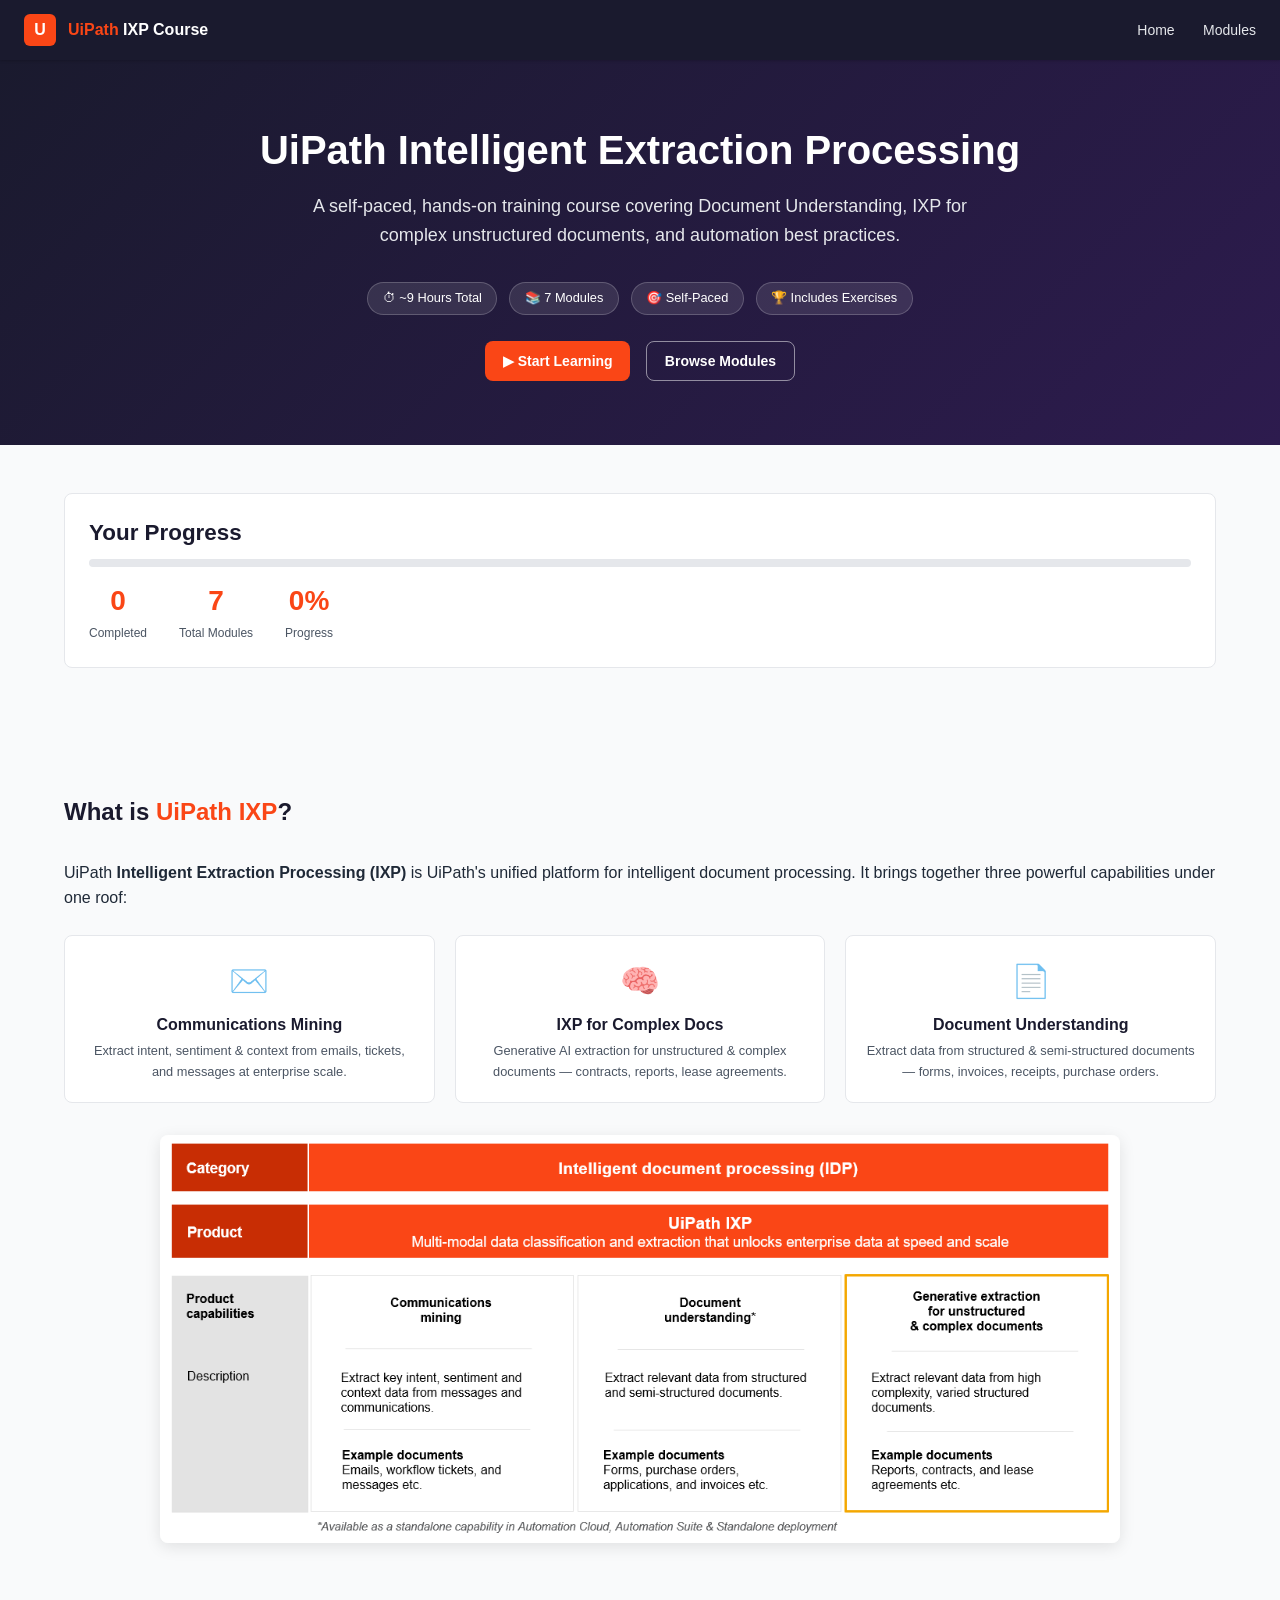
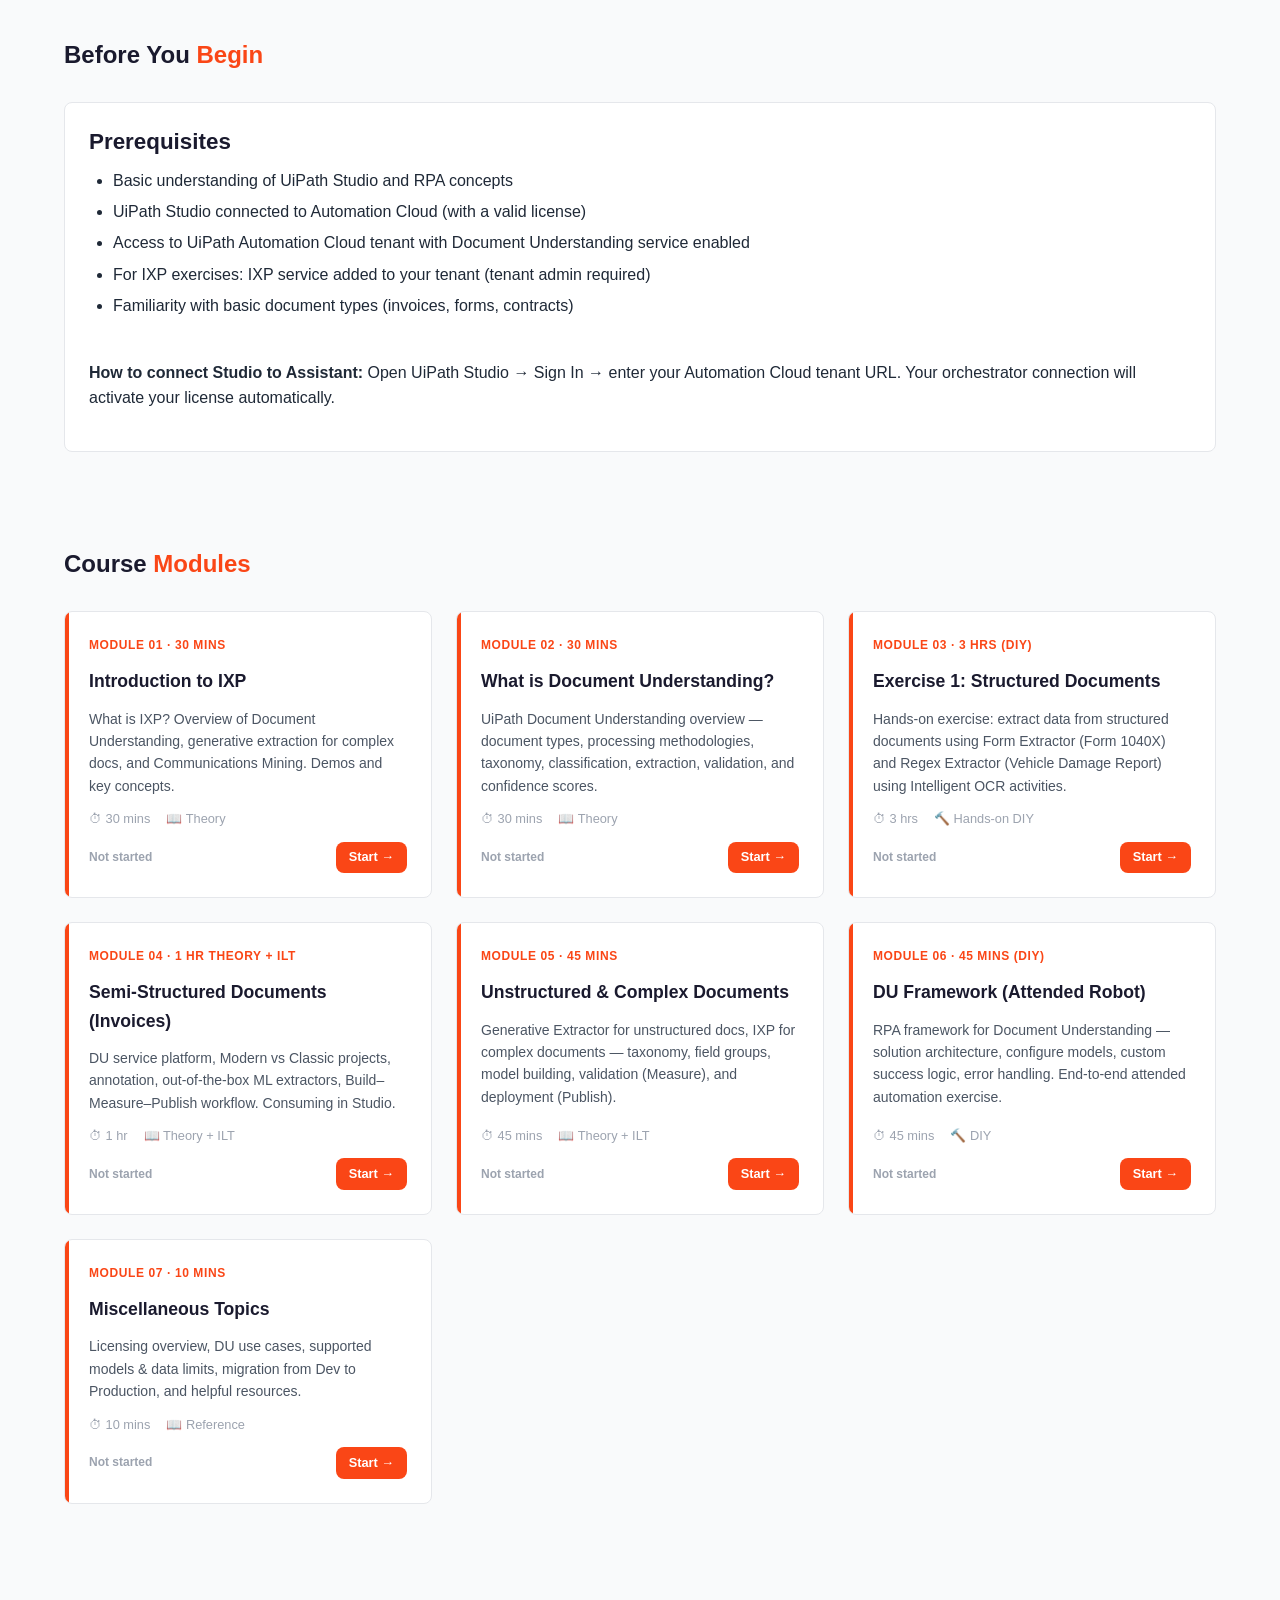
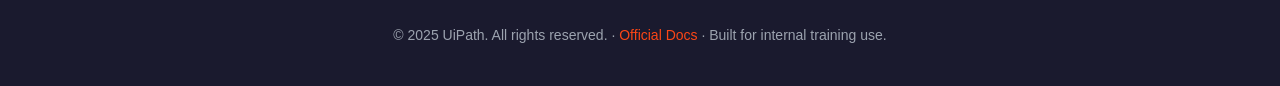
==== index.html @ 3ca1a705 "IXP Self Learning Training Course — full content, no videos" ====
<!DOCTYPE html>
<html lang="en">
<head>
  <meta charset="UTF-8" />
  <meta name="viewport" content="width=device-width, initial-scale=1.0" />
  <title>IXP Self-Learning Course | UiPath</title>
  <link rel="stylesheet" href="./assets/css/main.css" />
  <style>
    .prereq-box { background: var(--white); border: 1px solid var(--gray-200); border-radius: var(--radius); padding: 1.5rem; }
    .prereq-box h3 { margin-bottom: 0.75rem; }
    .overview-grid { display: grid; grid-template-columns: repeat(auto-fill, minmax(240px, 1fr)); gap: 1.25rem; margin-top: 1.5rem; }
    .overview-card { background: var(--white); border: 1px solid var(--gray-200); border-radius: var(--radius); padding: 1.25rem; text-align: center; }
    .overview-card .icon { font-size: 2rem; margin-bottom: 0.5rem; }
    .overview-card h4 { margin-bottom: 0.35rem; font-size: 1rem; }
    .overview-card p { font-size: 0.8rem; color: var(--gray-600); margin: 0; }
    .hero-cta { display: flex; gap: 1rem; justify-content: center; flex-wrap: wrap; }
  </style>
</head>
<body>

<header class="site-header" role="banner">
  <a href="./index.html" class="logo" aria-label="IXP Course Home">
    <div class="logo-icon" aria-hidden="true">U</div>
    <span class="logo-text"><span>UiPath</span> IXP Course</span>
  </a>
  <nav aria-label="Site navigation">
    <a href="./index.html">Home</a>
    <a href="./modules/module-01-introduction.html">Modules</a>
  </nav>
</header>

<!-- Hero -->
<section class="hero" role="banner">
  <h1>UiPath Intelligent Extraction Processing</h1>
  <p>A self-paced, hands-on training course covering Document Understanding, IXP for complex unstructured documents, and automation best practices.</p>
  <div class="hero-badges" aria-label="Course details">
    <span class="badge">⏱ ~9 Hours Total</span>
    <span class="badge">📚 7 Modules</span>
    <span class="badge">🎯 Self-Paced</span>
    <span class="badge">🏆 Includes Exercises</span>
  </div>
  <br/>
  <div class="hero-cta">
    <a href="./modules/module-01-introduction.html" class="btn btn-primary">▶ Start Learning</a>
    <a href="#modules" class="btn btn-outline" style="color:#fff;border-color:rgba(255,255,255,.5);">Browse Modules</a>
  </div>
</section>

<main class="container">

  <!-- Progress Summary -->
  <section class="section" aria-label="Your progress">
    <div class="progress-summary">
      <h3>Your Progress</h3>
      <div class="progress-bar-wrap" role="progressbar" aria-label="Course completion" aria-valuemin="0" aria-valuemax="100">
        <div class="progress-bar-fill" style="width:0%"></div>
      </div>
      <div class="progress-numbers">
        <div class="stat"><div class="num" id="completed-count">0</div><div class="label">Completed</div></div>
        <div class="stat"><div class="num">7</div><div class="label">Total Modules</div></div>
        <div class="stat"><div class="num" id="progress-percent">0%</div><div class="label">Progress</div></div>
      </div>
    </div>
  </section>

  <!-- What is IXP Overview -->
  <section class="section">
    <h2 class="section-title">What is <span>UiPath IXP</span>?</h2>
    <p>UiPath <strong>Intelligent Extraction Processing (IXP)</strong> is UiPath's unified platform for intelligent document processing. It brings together three powerful capabilities under one roof:</p>
    <div style="display:grid; grid-template-columns:repeat(3,1fr); gap:1.25rem; margin-top:1.5rem;">
      <div class="overview-card">
        <div class="icon">✉️</div>
        <h4>Communications Mining</h4>
        <p>Extract intent, sentiment &amp; context from emails, tickets, and messages at enterprise scale.</p>
      </div>
      <div class="overview-card">
        <div class="icon">🧠</div>
        <h4>IXP for Complex Docs</h4>
        <p>Generative AI extraction for unstructured &amp; complex documents — contracts, reports, lease agreements.</p>
      </div>
      <div class="overview-card">
        <div class="icon">📄</div>
        <h4>Document Understanding</h4>
        <p>Extract data from structured &amp; semi-structured documents — forms, invoices, receipts, purchase orders.</p>
      </div>
    </div>

    <div style="margin-top:2rem;">
      <img src="./assets/images/ixp-capabilities.png"
           alt="UiPath IXP Product Capabilities diagram showing Communications Mining, Document Understanding, and Generative Extraction for Unstructured and Complex Documents"
           style="width:100%; max-width:960px; display:block; margin:0 auto; border-radius:8px; box-shadow:0 4px 16px rgba(0,0,0,.10);" />
    </div>
  </section>

  <!-- Prerequisites -->
  <section class="section">
    <h2 class="section-title">Before You <span>Begin</span></h2>
    <div class="prereq-box">
      <h3>Prerequisites</h3>
      <ul>
        <li>Basic understanding of UiPath Studio and RPA concepts</li>
        <li>UiPath Studio connected to Automation Cloud (with a valid license)</li>
        <li>Access to UiPath Automation Cloud tenant with Document Understanding service enabled</li>
        <li>For IXP exercises: IXP service added to your tenant (tenant admin required)</li>
        <li>Familiarity with basic document types (invoices, forms, contracts)</li>
      </ul>
      <br/>
      <p><strong>How to connect Studio to Assistant:</strong> Open UiPath Studio → Sign In → enter your Automation Cloud tenant URL. Your orchestrator connection will activate your license automatically.</p>
    </div>
  </section>

  <!-- Modules -->
  <section class="section" id="modules">
    <h2 class="section-title">Course <span>Modules</span></h2>
    <div class="modules-grid">

      <article class="module-card" data-module="module-01">
        <div class="module-card__number">Module 01 · 30 mins</div>
        <div class="module-card__title">Introduction to IXP</div>
        <div class="module-card__desc">What is IXP? Overview of Document Understanding, generative extraction for complex docs, and Communications Mining. Demos and key concepts.</div>
        <div class="module-card__meta">
          <span>⏱ 30 mins</span><span>📖 Theory</span>
        </div>
        <div class="module-card__footer">
          <span class="module-card__status module-card__status--not-started">Not started</span>
          <a href="./modules/module-01-introduction.html" class="btn btn-primary btn-sm">Start →</a>
        </div>
      </article>

      <article class="module-card" data-module="module-02">
        <div class="module-card__number">Module 02 · 30 mins</div>
        <div class="module-card__title">What is Document Understanding?</div>
        <div class="module-card__desc">UiPath Document Understanding overview — document types, processing methodologies, taxonomy, classification, extraction, validation, and confidence scores.</div>
        <div class="module-card__meta">
          <span>⏱ 30 mins</span><span>📖 Theory</span>
        </div>
        <div class="module-card__footer">
          <span class="module-card__status module-card__status--not-started">Not started</span>
          <a href="./modules/module-02-document-understanding.html" class="btn btn-primary btn-sm">Start →</a>
        </div>
      </article>

      <article class="module-card" data-module="module-03">
        <div class="module-card__number">Module 03 · 3 hrs (DIY)</div>
        <div class="module-card__title">Exercise 1: Structured Documents</div>
        <div class="module-card__desc">Hands-on exercise: extract data from structured documents using Form Extractor (Form 1040X) and Regex Extractor (Vehicle Damage Report) using Intelligent OCR activities.</div>
        <div class="module-card__meta">
          <span>⏱ 3 hrs</span><span>🔨 Hands-on DIY</span>
        </div>
        <div class="module-card__footer">
          <span class="module-card__status module-card__status--not-started">Not started</span>
          <a href="./modules/module-03-structured-docs.html" class="btn btn-primary btn-sm">Start →</a>
        </div>
      </article>

      <article class="module-card" data-module="module-04">
        <div class="module-card__number">Module 04 · 1 hr theory + ILT</div>
        <div class="module-card__title">Semi-Structured Documents (Invoices)</div>
        <div class="module-card__desc">DU service platform, Modern vs Classic projects, annotation, out-of-the-box ML extractors, Build–Measure–Publish workflow. Consuming in Studio.</div>
        <div class="module-card__meta">
          <span>⏱ 1 hr</span><span>📖 Theory + ILT</span>
        </div>
        <div class="module-card__footer">
          <span class="module-card__status module-card__status--not-started">Not started</span>
          <a href="./modules/module-04-semistructured-docs.html" class="btn btn-primary btn-sm">Start →</a>
        </div>
      </article>

      <article class="module-card" data-module="module-05">
        <div class="module-card__number">Module 05 · 45 mins</div>
        <div class="module-card__title">Unstructured &amp; Complex Documents</div>
        <div class="module-card__desc">Generative Extractor for unstructured docs, IXP for complex documents — taxonomy, field groups, model building, validation (Measure), and deployment (Publish).</div>
        <div class="module-card__meta">
          <span>⏱ 45 mins</span><span>📖 Theory + ILT</span>
        </div>
        <div class="module-card__footer">
          <span class="module-card__status module-card__status--not-started">Not started</span>
          <a href="./modules/module-05-unstructured-complex.html" class="btn btn-primary btn-sm">Start →</a>
        </div>
      </article>

      <article class="module-card" data-module="module-06">
        <div class="module-card__number">Module 06 · 45 mins (DIY)</div>
        <div class="module-card__title">DU Framework (Attended Robot)</div>
        <div class="module-card__desc">RPA framework for Document Understanding — solution architecture, configure models, custom success logic, error handling. End-to-end attended automation exercise.</div>
        <div class="module-card__meta">
          <span>⏱ 45 mins</span><span>🔨 DIY</span>
        </div>
        <div class="module-card__footer">
          <span class="module-card__status module-card__status--not-started">Not started</span>
          <a href="./modules/module-06-du-framework.html" class="btn btn-primary btn-sm">Start →</a>
        </div>
      </article>

      <article class="module-card" data-module="module-07">
        <div class="module-card__number">Module 07 · 10 mins</div>
        <div class="module-card__title">Miscellaneous Topics</div>
        <div class="module-card__desc">Licensing overview, DU use cases, supported models &amp; data limits, migration from Dev to Production, and helpful resources.</div>
        <div class="module-card__meta">
          <span>⏱ 10 mins</span><span>📖 Reference</span>
        </div>
        <div class="module-card__footer">
          <span class="module-card__status module-card__status--not-started">Not started</span>
          <a href="./modules/module-07-miscellaneous.html" class="btn btn-primary btn-sm">Start →</a>
        </div>
      </article>

    </div>
  </section>

</main>

<footer class="site-footer" role="contentinfo">
  <p>© 2025 UiPath. All rights reserved. · <a href="https://docs.uipath.com/document-understanding" target="_blank" rel="noopener">Official Docs</a> · Built for internal training use.</p>
</footer>

<script src="./assets/js/progress.js"></script>
</body>
</html>
---- assets/css/main.css ----
/* =============================================
   IXP Self-Learning Course - main.css
   UiPath Brand: Primary #FA4616, Dark #1A1A2E
   ============================================= */

*, *::before, *::after { box-sizing: border-box; margin: 0; padding: 0; }

:root {
  --uipath-orange: #FA4616;
  --uipath-dark: #1A1A2E;
  --uipath-orange-light: #FDE8E1;
  --uipath-orange-dark: #C93A12;
  --gray-50: #F9FAFB;
  --gray-100: #F3F4F6;
  --gray-200: #E5E7EB;
  --gray-400: #9CA3AF;
  --gray-600: #4B5563;
  --gray-700: #374151;
  --gray-800: #1F2937;
  --white: #FFFFFF;
  --success: #10B981;
  --warning: #F59E0B;
  --info: #3B82F6;
  --font: -apple-system, BlinkMacSystemFont, "Segoe UI", Roboto, Helvetica, Arial, sans-serif;
  --radius: 8px;
  --shadow: 0 1px 3px rgba(0,0,0,.12), 0 1px 2px rgba(0,0,0,.08);
  --shadow-lg: 0 10px 25px rgba(0,0,0,.12);
}

html { font-size: 16px; scroll-behavior: smooth; }
body { font-family: var(--font); color: var(--gray-800); background: var(--gray-50); line-height: 1.6; }

/* ---- Typography ---- */
h1, h2, h3, h4, h5 { line-height: 1.3; color: var(--uipath-dark); }
h1 { font-size: clamp(1.75rem, 4vw, 2.5rem); }
h2 { font-size: clamp(1.4rem, 3vw, 2rem); }
h3 { font-size: clamp(1.1rem, 2.5vw, 1.4rem); }
h4 { font-size: 1.1rem; }
p { margin-bottom: 1rem; }
a { color: var(--uipath-orange); text-decoration: none; }
a:hover { text-decoration: underline; }
ul, ol { padding-left: 1.5rem; margin-bottom: 1rem; }
li { margin-bottom: 0.35rem; }
strong { font-weight: 600; }

/* ---- Top Navigation ---- */
.site-header {
  background: var(--uipath-dark);
  color: var(--white);
  padding: 0 1.5rem;
  display: flex;
  align-items: center;
  justify-content: space-between;
  height: 60px;
  position: sticky;
  top: 0;
  z-index: 100;
  box-shadow: var(--shadow);
}
.site-header .logo { display: flex; align-items: center; gap: 0.75rem; text-decoration: none; }
.site-header .logo-icon { width: 32px; height: 32px; background: var(--uipath-orange); border-radius: 6px; display: flex; align-items: center; justify-content: center; font-weight: 800; color: #fff; font-size: 1rem; }
.site-header .logo-text { font-size: 1rem; font-weight: 600; color: var(--white); }
.site-header .logo-text span { color: var(--uipath-orange); }
.site-header nav a { color: var(--gray-200); font-size: 0.875rem; margin-left: 1.5rem; text-decoration: none; }
.site-header nav a:hover { color: var(--white); }

/* ---- Hero ---- */
.hero {
  background: linear-gradient(135deg, var(--uipath-dark) 0%, #2D1B4E 100%);
  color: var(--white);
  padding: 4rem 1.5rem;
  text-align: center;
}
.hero h1 { color: var(--white); margin-bottom: 1rem; }
.hero p { font-size: 1.125rem; color: var(--gray-200); max-width: 700px; margin: 0 auto 2rem; }
.hero-badges { display: flex; gap: 0.75rem; justify-content: center; flex-wrap: wrap; }
.badge { display: inline-flex; align-items: center; gap: 0.4rem; background: rgba(255,255,255,.1); border: 1px solid rgba(255,255,255,.2); color: var(--white); padding: 0.35rem 0.9rem; border-radius: 999px; font-size: 0.8rem; }

/* ---- Main Layout ---- */
.container { max-width: 1200px; margin: 0 auto; padding: 0 1.5rem; }
.section { padding: 3rem 0; }
.section-title { font-size: 1.5rem; font-weight: 700; margin-bottom: 2rem; color: var(--uipath-dark); }
.section-title span { color: var(--uipath-orange); }

/* ---- Module Cards Grid ---- */
.modules-grid { display: grid; grid-template-columns: repeat(auto-fill, minmax(300px, 1fr)); gap: 1.5rem; }

.module-card {
  background: var(--white);
  border: 1px solid var(--gray-200);
  border-radius: var(--radius);
  padding: 1.5rem;
  display: flex;
  flex-direction: column;
  gap: 0.75rem;
  transition: box-shadow .2s, transform .2s;
  position: relative;
  overflow: hidden;
}
.module-card:hover { box-shadow: var(--shadow-lg); transform: translateY(-2px); }
.module-card::before { content: ''; position: absolute; top: 0; left: 0; width: 4px; height: 100%; background: var(--uipath-orange); }
.module-card.completed::before { background: var(--success); }

.module-card__number { font-size: 0.75rem; font-weight: 700; color: var(--uipath-orange); text-transform: uppercase; letter-spacing: .05em; }
.module-card__title { font-size: 1.1rem; font-weight: 700; color: var(--uipath-dark); }
.module-card__desc { font-size: 0.875rem; color: var(--gray-600); flex: 1; }
.module-card__meta { display: flex; gap: 1rem; font-size: 0.8rem; color: var(--gray-400); }
.module-card__meta span { display: flex; align-items: center; gap: 0.3rem; }
.module-card__footer { display: flex; align-items: center; justify-content: space-between; }
.module-card__status { font-size: 0.75rem; font-weight: 600; }
.module-card__status--completed { color: var(--success); }
.module-card__status--in-progress { color: var(--warning); }
.module-card__status--not-started { color: var(--gray-400); }
.btn { display: inline-flex; align-items: center; gap: 0.4rem; padding: 0.5rem 1.1rem; border-radius: var(--radius); font-size: 0.875rem; font-weight: 600; cursor: pointer; border: none; transition: background .2s, transform .1s; text-decoration: none; }
.btn:active { transform: scale(.97); }
.btn-primary { background: var(--uipath-orange); color: var(--white); }
.btn-primary:hover { background: var(--uipath-orange-dark); text-decoration: none; color: var(--white); }
.btn-outline { background: transparent; color: var(--uipath-orange); border: 1.5px solid var(--uipath-orange); }
.btn-outline:hover { background: var(--uipath-orange-light); text-decoration: none; }
.btn-sm { padding: 0.35rem 0.8rem; font-size: 0.8rem; }

/* ---- Progress Bar ---- */
.progress-bar-wrap { background: var(--gray-200); border-radius: 999px; height: 8px; overflow: hidden; }
.progress-bar-fill { height: 100%; background: var(--uipath-orange); border-radius: 999px; transition: width .4s ease; }
.progress-summary { background: var(--white); border: 1px solid var(--gray-200); border-radius: var(--radius); padding: 1.5rem; margin-bottom: 2rem; }
.progress-summary h3 { margin-bottom: 0.75rem; }
.progress-numbers { display: flex; gap: 2rem; margin-top: 0.75rem; }
.progress-numbers .stat { text-align: center; }
.progress-numbers .stat .num { font-size: 1.75rem; font-weight: 800; color: var(--uipath-orange); }
.progress-numbers .stat .label { font-size: 0.75rem; color: var(--gray-600); }

/* ---- Footer ---- */
.site-footer { background: var(--uipath-dark); color: var(--gray-400); text-align: center; padding: 1.5rem; font-size: 0.875rem; margin-top: 3rem; }
.site-footer a { color: var(--uipath-orange); }

/* ---- Responsive ---- */
@media (max-width: 640px) {
  .hero { padding: 2.5rem 1rem; }
  .modules-grid { grid-template-columns: 1fr; }
  .progress-numbers { gap: 1rem; }
}
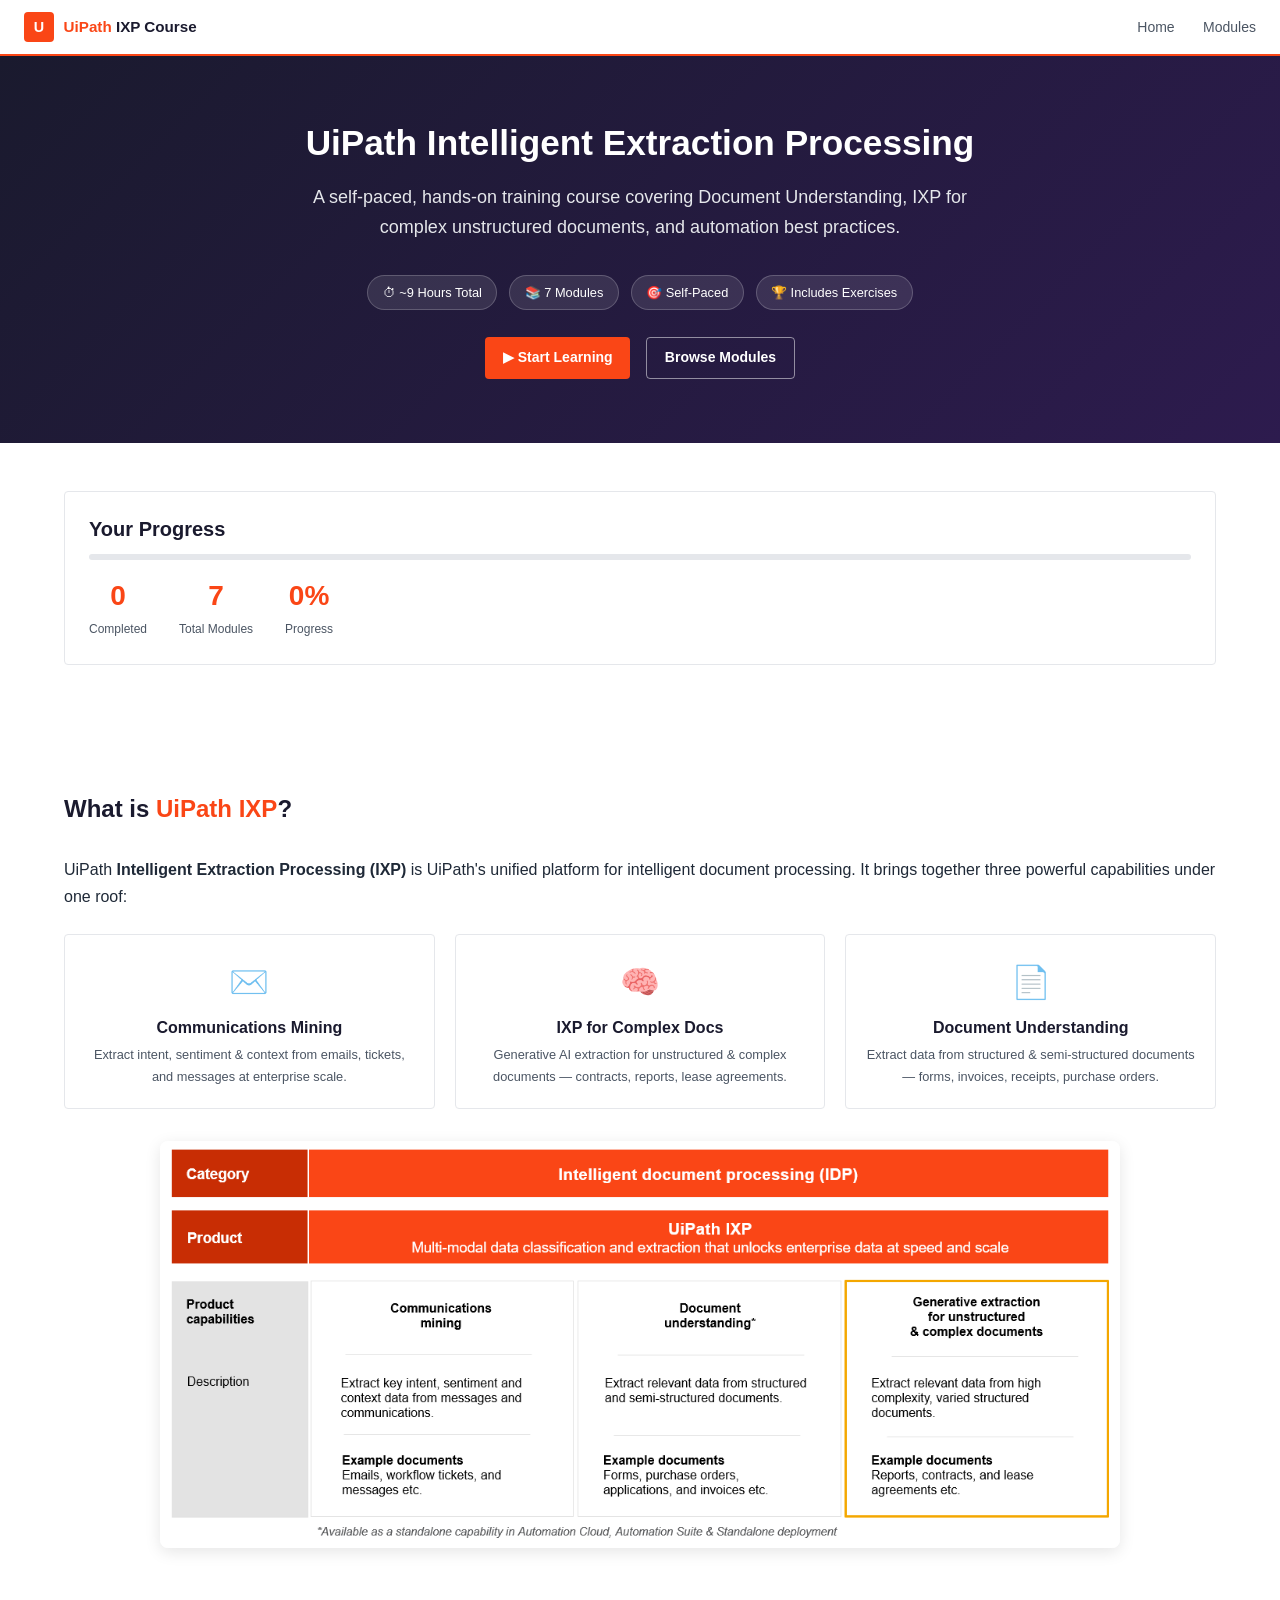
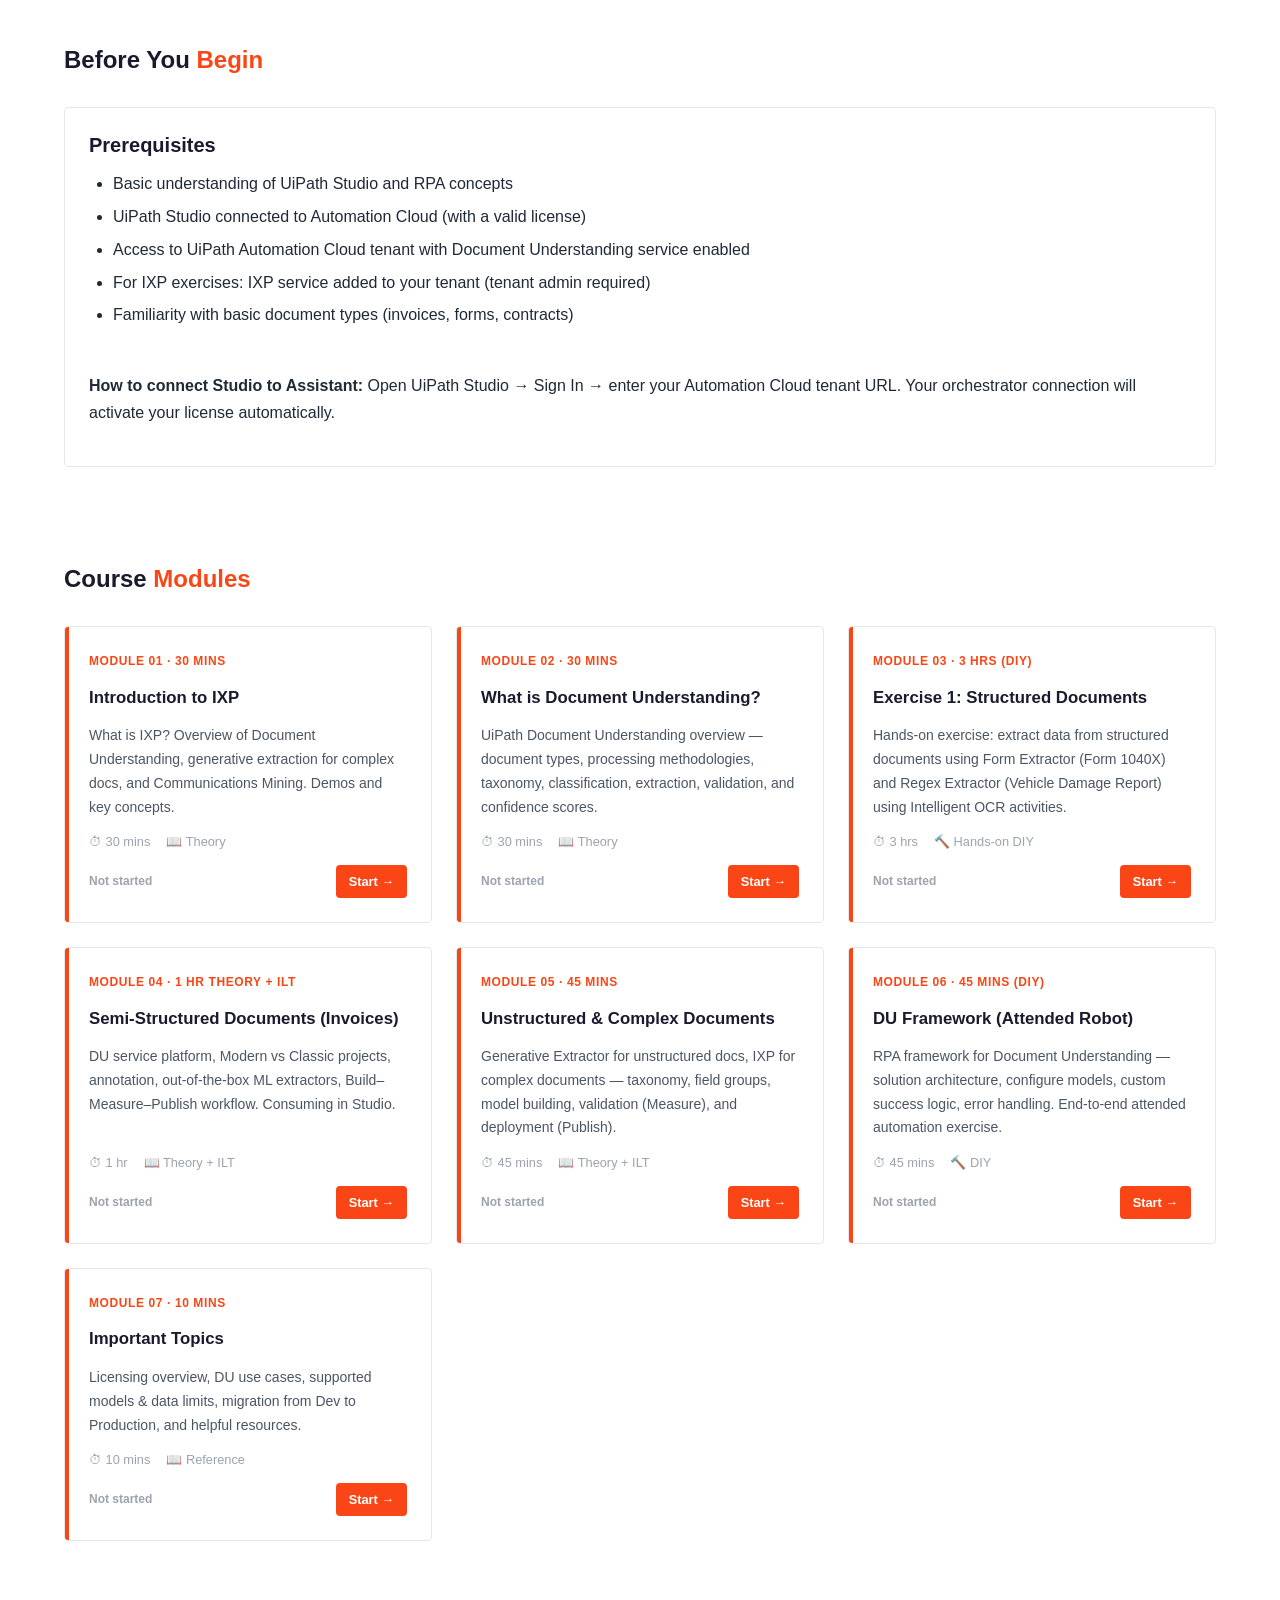
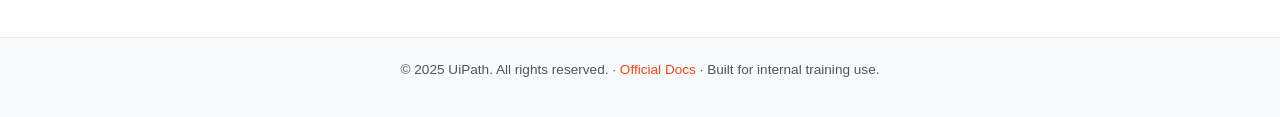
==== commit 70733d00: "Add Monitor & Processed Documents to Module 07; rewrite Module 06 DU Framework; expand sidebar sub-n" ====
--- a/index.html
+++ b/index.html
@@ -194,7 +194,7 @@
 
       <article class="module-card" data-module="module-07">
         <div class="module-card__number">Module 07 · 10 mins</div>
-        <div class="module-card__title">Miscellaneous Topics</div>
+        <div class="module-card__title">Important Topics</div>
         <div class="module-card__desc">Licensing overview, DU use cases, supported models &amp; data limits, migration from Dev to Production, and helpful resources.</div>
         <div class="module-card__meta">
           <span>⏱ 10 mins</span><span>📖 Reference</span>
--- a/assets/css/main.css
+++ b/assets/css/main.css
@@ -1,6 +1,7 @@
 /* =============================================
    IXP Self-Learning Course - main.css
    UiPath Brand: Primary #FA4616, Dark #1A1A2E
+   Material theme-inspired layout
    ============================================= */
 
 *, *::before, *::after { box-sizing: border-box; margin: 0; padding: 0; }
@@ -22,20 +23,20 @@
   --warning: #F59E0B;
   --info: #3B82F6;
   --font: -apple-system, BlinkMacSystemFont, "Segoe UI", Roboto, Helvetica, Arial, sans-serif;
-  --radius: 8px;
-  --shadow: 0 1px 3px rgba(0,0,0,.12), 0 1px 2px rgba(0,0,0,.08);
-  --shadow-lg: 0 10px 25px rgba(0,0,0,.12);
+  --radius: 4px;
+  --shadow: 0 1px 3px rgba(0,0,0,.10), 0 1px 2px rgba(0,0,0,.06);
+  --shadow-lg: 0 4px 16px rgba(0,0,0,.10);
 }
 
 html { font-size: 16px; scroll-behavior: smooth; }
-body { font-family: var(--font); color: var(--gray-800); background: var(--gray-50); line-height: 1.6; }
+body { font-family: var(--font); color: var(--gray-800); background: var(--white); line-height: 1.7; }
 
 /* ---- Typography ---- */
 h1, h2, h3, h4, h5 { line-height: 1.3; color: var(--uipath-dark); }
-h1 { font-size: clamp(1.75rem, 4vw, 2.5rem); }
-h2 { font-size: clamp(1.4rem, 3vw, 2rem); }
-h3 { font-size: clamp(1.1rem, 2.5vw, 1.4rem); }
-h4 { font-size: 1.1rem; }
+h1 { font-size: clamp(1.6rem, 3.5vw, 2.2rem); font-weight: 700; }
+h2 { font-size: clamp(1.25rem, 2.8vw, 1.65rem); font-weight: 600; }
+h3 { font-size: clamp(1rem, 2.2vw, 1.25rem); font-weight: 600; }
+h4 { font-size: 1rem; font-weight: 600; }
 p { margin-bottom: 1rem; }
 a { color: var(--uipath-orange); text-decoration: none; }
 a:hover { text-decoration: underline; }
@@ -43,26 +44,33 @@
 li { margin-bottom: 0.35rem; }
 strong { font-weight: 600; }
 
-/* ---- Top Navigation ---- */
+/* ---- Top Navigation — white bar with orange bottom border ---- */
 .site-header {
-  background: var(--uipath-dark);
-  color: var(--white);
+  background: var(--white);
+  color: var(--uipath-dark);
   padding: 0 1.5rem;
   display: flex;
   align-items: center;
   justify-content: space-between;
-  height: 60px;
+  height: 56px;
   position: sticky;
   top: 0;
   z-index: 100;
-  box-shadow: var(--shadow);
+  border-bottom: 2px solid var(--uipath-orange);
+  box-shadow: 0 1px 4px rgba(0,0,0,.08);
 }
-.site-header .logo { display: flex; align-items: center; gap: 0.75rem; text-decoration: none; }
-.site-header .logo-icon { width: 32px; height: 32px; background: var(--uipath-orange); border-radius: 6px; display: flex; align-items: center; justify-content: center; font-weight: 800; color: #fff; font-size: 1rem; }
-.site-header .logo-text { font-size: 1rem; font-weight: 600; color: var(--white); }
+.site-header .logo { display: flex; align-items: center; gap: 0.6rem; text-decoration: none; }
+.site-header .logo-icon {
+  width: 30px; height: 30px;
+  background: var(--uipath-orange);
+  border-radius: 4px;
+  display: flex; align-items: center; justify-content: center;
+  font-weight: 800; color: #fff; font-size: 0.9rem;
+}
+.site-header .logo-text { font-size: 0.95rem; font-weight: 700; color: var(--uipath-dark); }
 .site-header .logo-text span { color: var(--uipath-orange); }
-.site-header nav a { color: var(--gray-200); font-size: 0.875rem; margin-left: 1.5rem; text-decoration: none; }
-.site-header nav a:hover { color: var(--white); }
+.site-header nav a { color: var(--gray-600); font-size: 0.875rem; margin-left: 1.5rem; text-decoration: none; }
+.site-header nav a:hover { color: var(--uipath-orange); }
 
 /* ---- Hero ---- */
 .hero {
@@ -102,7 +110,7 @@
 .module-card.completed::before { background: var(--success); }
 
 .module-card__number { font-size: 0.75rem; font-weight: 700; color: var(--uipath-orange); text-transform: uppercase; letter-spacing: .05em; }
-.module-card__title { font-size: 1.1rem; font-weight: 700; color: var(--uipath-dark); }
+.module-card__title { font-size: 1.05rem; font-weight: 700; color: var(--uipath-dark); }
 .module-card__desc { font-size: 0.875rem; color: var(--gray-600); flex: 1; }
 .module-card__meta { display: flex; gap: 1rem; font-size: 0.8rem; color: var(--gray-400); }
 .module-card__meta span { display: flex; align-items: center; gap: 0.3rem; }
@@ -111,6 +119,7 @@
 .module-card__status--completed { color: var(--success); }
 .module-card__status--in-progress { color: var(--warning); }
 .module-card__status--not-started { color: var(--gray-400); }
+
 .btn { display: inline-flex; align-items: center; gap: 0.4rem; padding: 0.5rem 1.1rem; border-radius: var(--radius); font-size: 0.875rem; font-weight: 600; cursor: pointer; border: none; transition: background .2s, transform .1s; text-decoration: none; }
 .btn:active { transform: scale(.97); }
 .btn-primary { background: var(--uipath-orange); color: var(--white); }
@@ -120,7 +129,7 @@
 .btn-sm { padding: 0.35rem 0.8rem; font-size: 0.8rem; }
 
 /* ---- Progress Bar ---- */
-.progress-bar-wrap { background: var(--gray-200); border-radius: 999px; height: 8px; overflow: hidden; }
+.progress-bar-wrap { background: var(--gray-200); border-radius: 999px; height: 6px; overflow: hidden; }
 .progress-bar-fill { height: 100%; background: var(--uipath-orange); border-radius: 999px; transition: width .4s ease; }
 .progress-summary { background: var(--white); border: 1px solid var(--gray-200); border-radius: var(--radius); padding: 1.5rem; margin-bottom: 2rem; }
 .progress-summary h3 { margin-bottom: 0.75rem; }
@@ -130,7 +139,7 @@
 .progress-numbers .stat .label { font-size: 0.75rem; color: var(--gray-600); }
 
 /* ---- Footer ---- */
-.site-footer { background: var(--uipath-dark); color: var(--gray-400); text-align: center; padding: 1.5rem; font-size: 0.875rem; margin-top: 3rem; }
+.site-footer { background: var(--gray-50); border-top: 1px solid var(--gray-200); color: var(--gray-600); text-align: center; padding: 1.25rem; font-size: 0.85rem; margin-top: 3rem; }
 .site-footer a { color: var(--uipath-orange); }
 
 /* ---- Responsive ---- */
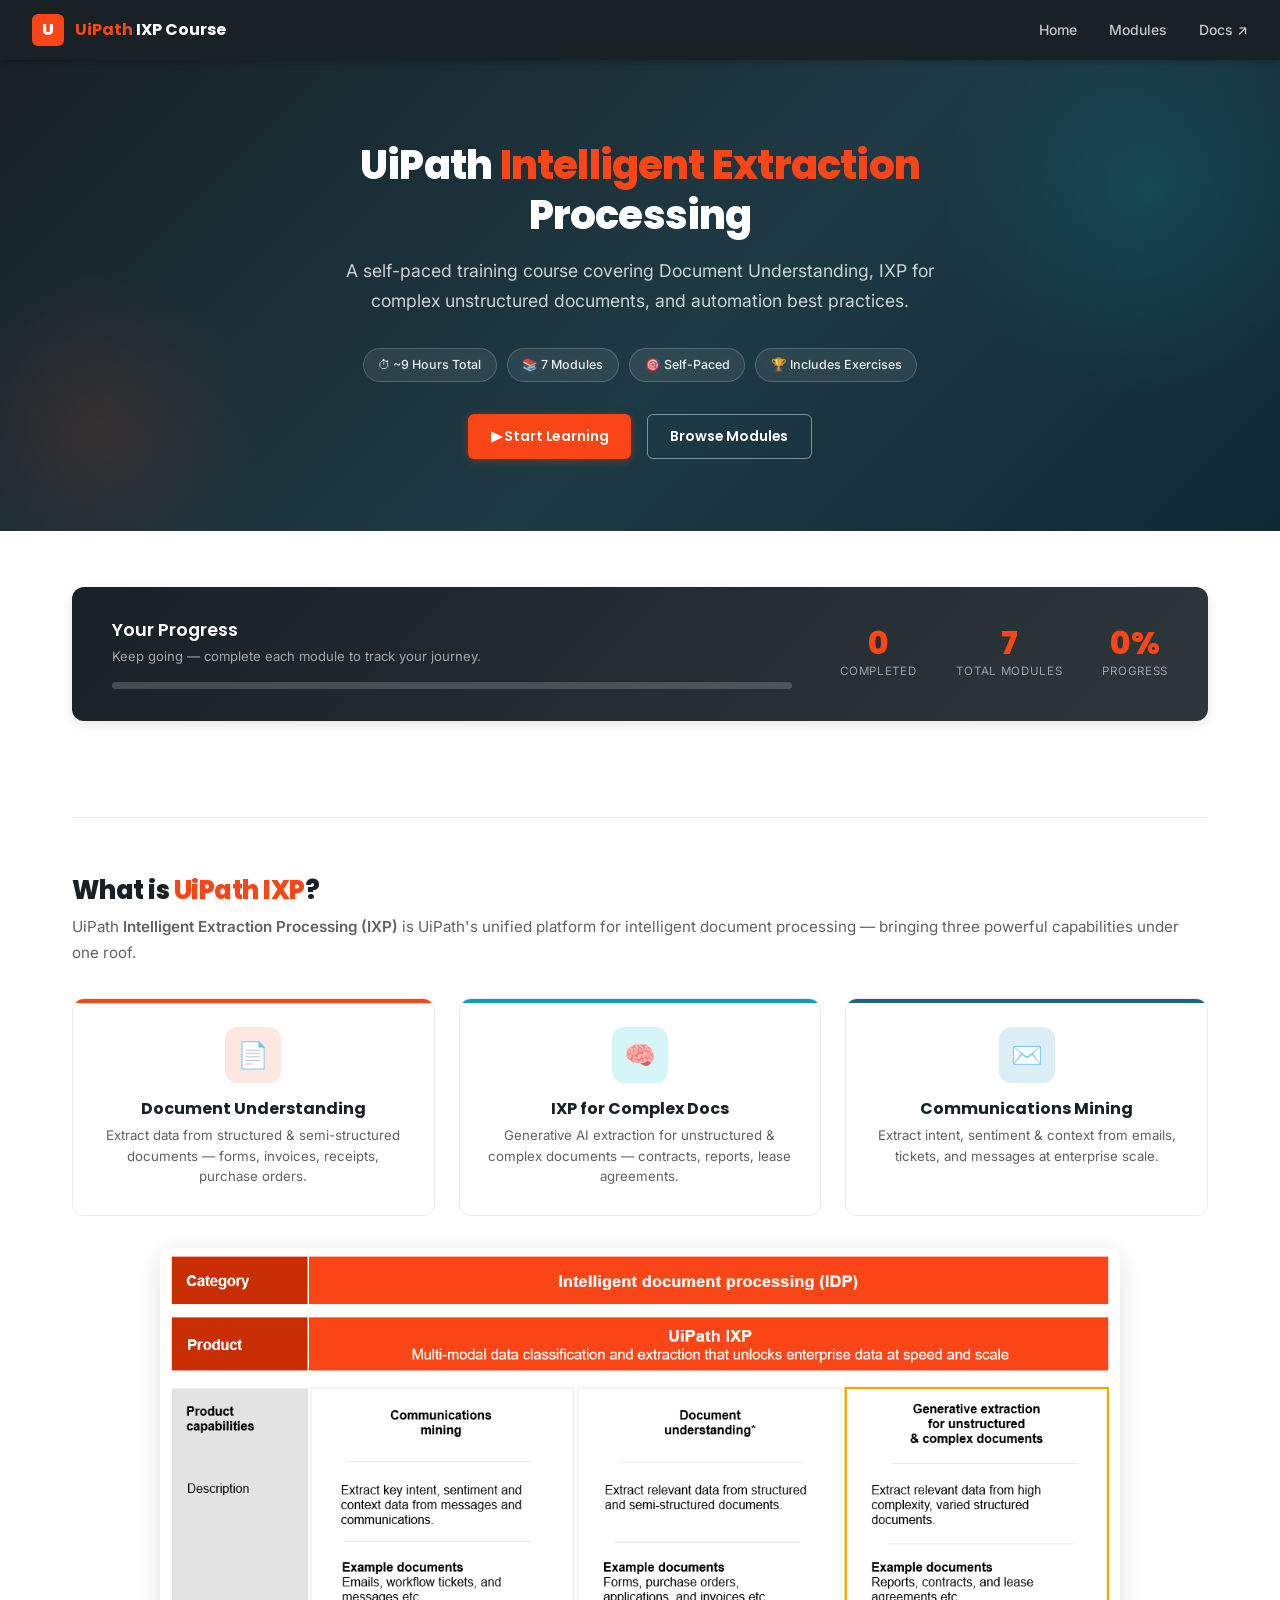
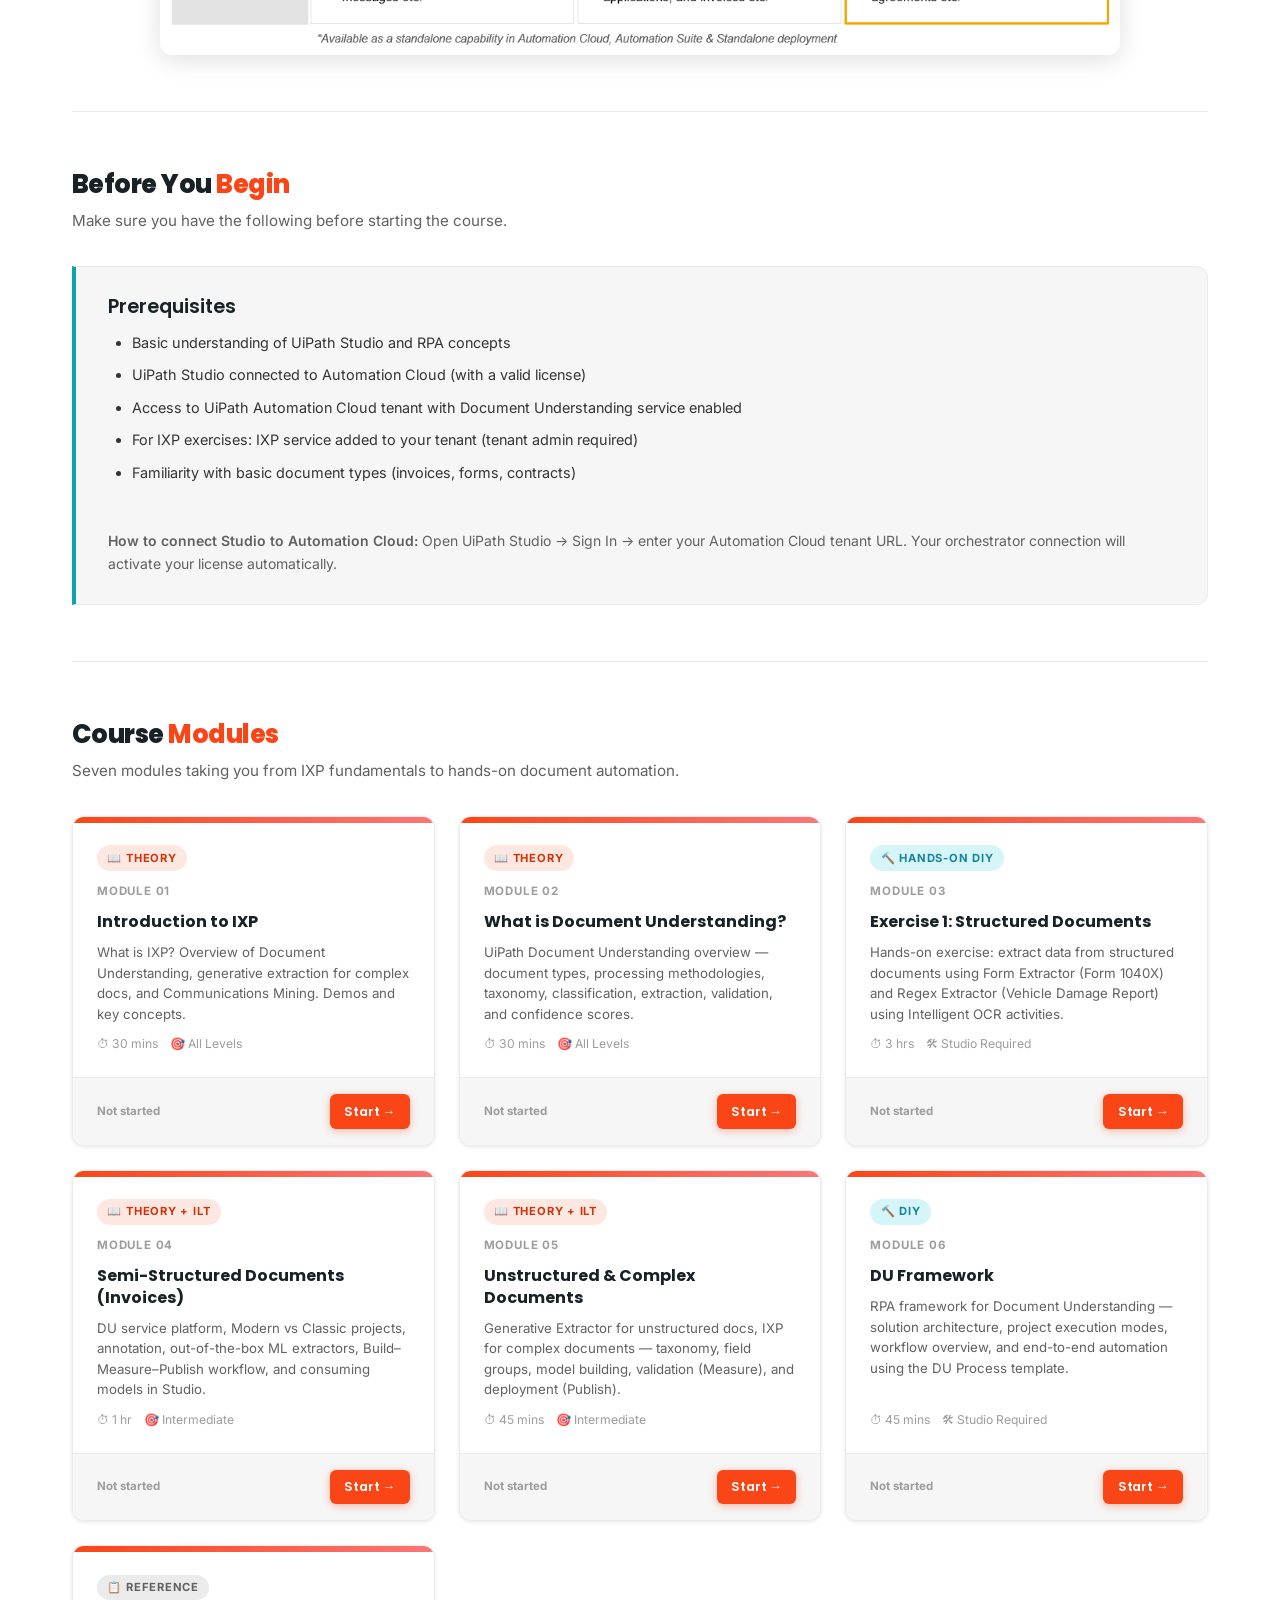
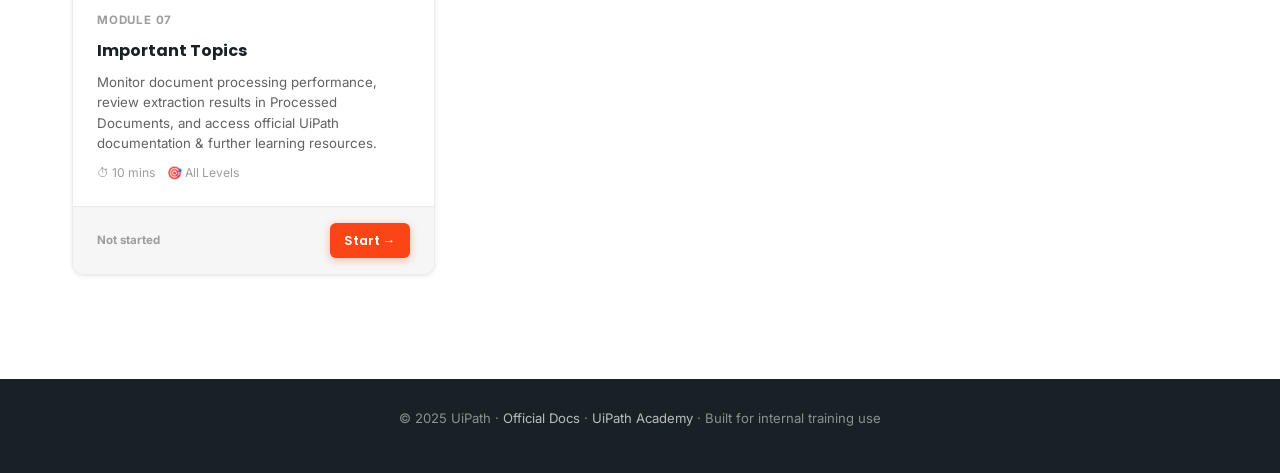
==== commit 7f735a50: "Redesign UI to match UiPath Academy style — Deep Blue header, Poppins/Inter typography, Academy-styl" ====
--- a/index.html
+++ b/index.html
@@ -5,16 +5,6 @@
   <meta name="viewport" content="width=device-width, initial-scale=1.0" />
   <title>IXP Self-Learning Course | UiPath</title>
   <link rel="stylesheet" href="./assets/css/main.css" />
-  <style>
-    .prereq-box { background: var(--white); border: 1px solid var(--gray-200); border-radius: var(--radius); padding: 1.5rem; }
-    .prereq-box h3 { margin-bottom: 0.75rem; }
-    .overview-grid { display: grid; grid-template-columns: repeat(auto-fill, minmax(240px, 1fr)); gap: 1.25rem; margin-top: 1.5rem; }
-    .overview-card { background: var(--white); border: 1px solid var(--gray-200); border-radius: var(--radius); padding: 1.25rem; text-align: center; }
-    .overview-card .icon { font-size: 2rem; margin-bottom: 0.5rem; }
-    .overview-card h4 { margin-bottom: 0.35rem; font-size: 1rem; }
-    .overview-card p { font-size: 0.8rem; color: var(--gray-600); margin: 0; }
-    .hero-cta { display: flex; gap: 1rem; justify-content: center; flex-wrap: wrap; }
-  </style>
 </head>
 <body>
 
@@ -25,24 +15,24 @@
   </a>
   <nav aria-label="Site navigation">
     <a href="./index.html">Home</a>
-    <a href="./modules/module-01-introduction.html">Modules</a>
+    <a href="#modules">Modules</a>
+    <a href="https://docs.uipath.com/document-understanding" target="_blank" rel="noopener">Docs ↗</a>
   </nav>
 </header>
 
 <!-- Hero -->
 <section class="hero" role="banner">
-  <h1>UiPath Intelligent Extraction Processing</h1>
-  <p>A self-paced, hands-on training course covering Document Understanding, IXP for complex unstructured documents, and automation best practices.</p>
+  <h1>UiPath <span>Intelligent Extraction</span><br/>Processing</h1>
+  <p>A self-paced training course covering Document Understanding, IXP for complex unstructured documents, and automation best practices.</p>
   <div class="hero-badges" aria-label="Course details">
     <span class="badge">⏱ ~9 Hours Total</span>
     <span class="badge">📚 7 Modules</span>
     <span class="badge">🎯 Self-Paced</span>
     <span class="badge">🏆 Includes Exercises</span>
   </div>
-  <br/>
   <div class="hero-cta">
     <a href="./modules/module-01-introduction.html" class="btn btn-primary">▶ Start Learning</a>
-    <a href="#modules" class="btn btn-outline" style="color:#fff;border-color:rgba(255,255,255,.5);">Browse Modules</a>
+    <a href="#modules" class="btn btn-outline">Browse Modules</a>
   </div>
 </section>
 
@@ -51,9 +41,12 @@
   <!-- Progress Summary -->
   <section class="section" aria-label="Your progress">
     <div class="progress-summary">
-      <h3>Your Progress</h3>
-      <div class="progress-bar-wrap" role="progressbar" aria-label="Course completion" aria-valuemin="0" aria-valuemax="100">
-        <div class="progress-bar-fill" style="width:0%"></div>
+      <div class="progress-summary-text">
+        <h3>Your Progress</h3>
+        <p>Keep going — complete each module to track your journey.</p>
+        <div class="progress-bar-wrap" role="progressbar" aria-label="Course completion" aria-valuemin="0" aria-valuemax="100">
+          <div class="progress-bar-fill" style="width:0%"></div>
+        </div>
       </div>
       <div class="progress-numbers">
         <div class="stat"><div class="num" id="completed-count">0</div><div class="label">Completed</div></div>
@@ -63,38 +56,38 @@
     </div>
   </section>
 
-  <!-- What is IXP Overview -->
+  <!-- What is IXP -->
   <section class="section">
     <h2 class="section-title">What is <span>UiPath IXP</span>?</h2>
-    <p>UiPath <strong>Intelligent Extraction Processing (IXP)</strong> is UiPath's unified platform for intelligent document processing. It brings together three powerful capabilities under one roof:</p>
-    <div style="display:grid; grid-template-columns:repeat(3,1fr); gap:1.25rem; margin-top:1.5rem;">
-      <div class="overview-card">
-        <div class="icon">✉️</div>
+    <p class="section-subtitle">UiPath <strong>Intelligent Extraction Processing (IXP)</strong> is UiPath's unified platform for intelligent document processing — bringing three powerful capabilities under one roof.</p>
+    <div class="feature-grid">
+      <div class="feature-card feature-card--orange">
+        <div class="icon-wrap">📄</div>
+        <h4>Document Understanding</h4>
+        <p>Extract data from structured &amp; semi-structured documents — forms, invoices, receipts, purchase orders.</p>
+      </div>
+      <div class="feature-card feature-card--teal">
+        <div class="icon-wrap">🧠</div>
+        <h4>IXP for Complex Docs</h4>
+        <p>Generative AI extraction for unstructured &amp; complex documents — contracts, reports, lease agreements.</p>
+      </div>
+      <div class="feature-card feature-card--blue">
+        <div class="icon-wrap">✉️</div>
         <h4>Communications Mining</h4>
         <p>Extract intent, sentiment &amp; context from emails, tickets, and messages at enterprise scale.</p>
       </div>
-      <div class="overview-card">
-        <div class="icon">🧠</div>
-        <h4>IXP for Complex Docs</h4>
-        <p>Generative AI extraction for unstructured &amp; complex documents — contracts, reports, lease agreements.</p>
-      </div>
-      <div class="overview-card">
-        <div class="icon">📄</div>
-        <h4>Document Understanding</h4>
-        <p>Extract data from structured &amp; semi-structured documents — forms, invoices, receipts, purchase orders.</p>
-      </div>
-    </div>
-
+    </div>
     <div style="margin-top:2rem;">
       <img src="./assets/images/ixp-capabilities.png"
-           alt="UiPath IXP Product Capabilities diagram showing Communications Mining, Document Understanding, and Generative Extraction for Unstructured and Complex Documents"
-           style="width:100%; max-width:960px; display:block; margin:0 auto; border-radius:8px; box-shadow:0 4px 16px rgba(0,0,0,.10);" />
+           alt="UiPath IXP Product Capabilities diagram"
+           style="width:100%; max-width:960px; display:block; margin:0 auto; border-radius:12px; box-shadow:0 6px 24px rgba(0,0,0,.12);" />
     </div>
   </section>
 
   <!-- Prerequisites -->
   <section class="section">
     <h2 class="section-title">Before You <span>Begin</span></h2>
+    <p class="section-subtitle">Make sure you have the following before starting the course.</p>
     <div class="prereq-box">
       <h3>Prerequisites</h3>
       <ul>
@@ -105,102 +98,131 @@
         <li>Familiarity with basic document types (invoices, forms, contracts)</li>
       </ul>
       <br/>
-      <p><strong>How to connect Studio to Assistant:</strong> Open UiPath Studio → Sign In → enter your Automation Cloud tenant URL. Your orchestrator connection will activate your license automatically.</p>
+      <p><strong>How to connect Studio to Automation Cloud:</strong> Open UiPath Studio → Sign In → enter your Automation Cloud tenant URL. Your orchestrator connection will activate your license automatically.</p>
     </div>
   </section>
 
   <!-- Modules -->
   <section class="section" id="modules">
     <h2 class="section-title">Course <span>Modules</span></h2>
+    <p class="section-subtitle">Seven modules taking you from IXP fundamentals to hands-on document automation.</p>
     <div class="modules-grid">
 
       <article class="module-card" data-module="module-01">
-        <div class="module-card__number">Module 01 · 30 mins</div>
-        <div class="module-card__title">Introduction to IXP</div>
-        <div class="module-card__desc">What is IXP? Overview of Document Understanding, generative extraction for complex docs, and Communications Mining. Demos and key concepts.</div>
-        <div class="module-card__meta">
-          <span>⏱ 30 mins</span><span>📖 Theory</span>
-        </div>
-        <div class="module-card__footer">
-          <span class="module-card__status module-card__status--not-started">Not started</span>
+        <div class="module-card__band"></div>
+        <div class="module-card__body">
+          <span class="module-card__tag">📖 Theory</span>
+          <div class="module-card__number">Module 01</div>
+          <div class="module-card__title">Introduction to IXP</div>
+          <div class="module-card__desc">What is IXP? Overview of Document Understanding, generative extraction for complex docs, and Communications Mining. Demos and key concepts.</div>
+          <div class="module-card__meta">
+            <span>⏱ 30 mins</span><span>🎯 All Levels</span>
+          </div>
+        </div>
+        <div class="module-card__footer">
+          <span class="module-card__status module-card__status--not-started">● Not started</span>
           <a href="./modules/module-01-introduction.html" class="btn btn-primary btn-sm">Start →</a>
         </div>
       </article>
 
       <article class="module-card" data-module="module-02">
-        <div class="module-card__number">Module 02 · 30 mins</div>
-        <div class="module-card__title">What is Document Understanding?</div>
-        <div class="module-card__desc">UiPath Document Understanding overview — document types, processing methodologies, taxonomy, classification, extraction, validation, and confidence scores.</div>
-        <div class="module-card__meta">
-          <span>⏱ 30 mins</span><span>📖 Theory</span>
-        </div>
-        <div class="module-card__footer">
-          <span class="module-card__status module-card__status--not-started">Not started</span>
+        <div class="module-card__band"></div>
+        <div class="module-card__body">
+          <span class="module-card__tag">📖 Theory</span>
+          <div class="module-card__number">Module 02</div>
+          <div class="module-card__title">What is Document Understanding?</div>
+          <div class="module-card__desc">UiPath Document Understanding overview — document types, processing methodologies, taxonomy, classification, extraction, validation, and confidence scores.</div>
+          <div class="module-card__meta">
+            <span>⏱ 30 mins</span><span>🎯 All Levels</span>
+          </div>
+        </div>
+        <div class="module-card__footer">
+          <span class="module-card__status module-card__status--not-started">● Not started</span>
           <a href="./modules/module-02-document-understanding.html" class="btn btn-primary btn-sm">Start →</a>
         </div>
       </article>
 
       <article class="module-card" data-module="module-03">
-        <div class="module-card__number">Module 03 · 3 hrs (DIY)</div>
-        <div class="module-card__title">Exercise 1: Structured Documents</div>
-        <div class="module-card__desc">Hands-on exercise: extract data from structured documents using Form Extractor (Form 1040X) and Regex Extractor (Vehicle Damage Report) using Intelligent OCR activities.</div>
-        <div class="module-card__meta">
-          <span>⏱ 3 hrs</span><span>🔨 Hands-on DIY</span>
-        </div>
-        <div class="module-card__footer">
-          <span class="module-card__status module-card__status--not-started">Not started</span>
+        <div class="module-card__band"></div>
+        <div class="module-card__body">
+          <span class="module-card__tag module-card__tag--teal">🔨 Hands-on DIY</span>
+          <div class="module-card__number">Module 03</div>
+          <div class="module-card__title">Exercise 1: Structured Documents</div>
+          <div class="module-card__desc">Hands-on exercise: extract data from structured documents using Form Extractor (Form 1040X) and Regex Extractor (Vehicle Damage Report) using Intelligent OCR activities.</div>
+          <div class="module-card__meta">
+            <span>⏱ 3 hrs</span><span>🛠 Studio Required</span>
+          </div>
+        </div>
+        <div class="module-card__footer">
+          <span class="module-card__status module-card__status--not-started">● Not started</span>
           <a href="./modules/module-03-structured-docs.html" class="btn btn-primary btn-sm">Start →</a>
         </div>
       </article>
 
       <article class="module-card" data-module="module-04">
-        <div class="module-card__number">Module 04 · 1 hr theory + ILT</div>
-        <div class="module-card__title">Semi-Structured Documents (Invoices)</div>
-        <div class="module-card__desc">DU service platform, Modern vs Classic projects, annotation, out-of-the-box ML extractors, Build–Measure–Publish workflow. Consuming in Studio.</div>
-        <div class="module-card__meta">
-          <span>⏱ 1 hr</span><span>📖 Theory + ILT</span>
-        </div>
-        <div class="module-card__footer">
-          <span class="module-card__status module-card__status--not-started">Not started</span>
+        <div class="module-card__band"></div>
+        <div class="module-card__body">
+          <span class="module-card__tag">📖 Theory + ILT</span>
+          <div class="module-card__number">Module 04</div>
+          <div class="module-card__title">Semi-Structured Documents (Invoices)</div>
+          <div class="module-card__desc">DU service platform, Modern vs Classic projects, annotation, out-of-the-box ML extractors, Build–Measure–Publish workflow, and consuming models in Studio.</div>
+          <div class="module-card__meta">
+            <span>⏱ 1 hr</span><span>🎯 Intermediate</span>
+          </div>
+        </div>
+        <div class="module-card__footer">
+          <span class="module-card__status module-card__status--not-started">● Not started</span>
           <a href="./modules/module-04-semistructured-docs.html" class="btn btn-primary btn-sm">Start →</a>
         </div>
       </article>
 
       <article class="module-card" data-module="module-05">
-        <div class="module-card__number">Module 05 · 45 mins</div>
-        <div class="module-card__title">Unstructured &amp; Complex Documents</div>
-        <div class="module-card__desc">Generative Extractor for unstructured docs, IXP for complex documents — taxonomy, field groups, model building, validation (Measure), and deployment (Publish).</div>
-        <div class="module-card__meta">
-          <span>⏱ 45 mins</span><span>📖 Theory + ILT</span>
-        </div>
-        <div class="module-card__footer">
-          <span class="module-card__status module-card__status--not-started">Not started</span>
+        <div class="module-card__band"></div>
+        <div class="module-card__body">
+          <span class="module-card__tag">📖 Theory + ILT</span>
+          <div class="module-card__number">Module 05</div>
+          <div class="module-card__title">Unstructured &amp; Complex Documents</div>
+          <div class="module-card__desc">Generative Extractor for unstructured docs, IXP for complex documents — taxonomy, field groups, model building, validation (Measure), and deployment (Publish).</div>
+          <div class="module-card__meta">
+            <span>⏱ 45 mins</span><span>🎯 Intermediate</span>
+          </div>
+        </div>
+        <div class="module-card__footer">
+          <span class="module-card__status module-card__status--not-started">● Not started</span>
           <a href="./modules/module-05-unstructured-complex.html" class="btn btn-primary btn-sm">Start →</a>
         </div>
       </article>
 
       <article class="module-card" data-module="module-06">
-        <div class="module-card__number">Module 06 · 45 mins (DIY)</div>
-        <div class="module-card__title">DU Framework (Attended Robot)</div>
-        <div class="module-card__desc">RPA framework for Document Understanding — solution architecture, configure models, custom success logic, error handling. End-to-end attended automation exercise.</div>
-        <div class="module-card__meta">
-          <span>⏱ 45 mins</span><span>🔨 DIY</span>
-        </div>
-        <div class="module-card__footer">
-          <span class="module-card__status module-card__status--not-started">Not started</span>
+        <div class="module-card__band"></div>
+        <div class="module-card__body">
+          <span class="module-card__tag module-card__tag--teal">🔨 DIY</span>
+          <div class="module-card__number">Module 06</div>
+          <div class="module-card__title">DU Framework</div>
+          <div class="module-card__desc">RPA framework for Document Understanding — solution architecture, project execution modes, workflow overview, and end-to-end automation using the DU Process template.</div>
+          <div class="module-card__meta">
+            <span>⏱ 45 mins</span><span>🛠 Studio Required</span>
+          </div>
+        </div>
+        <div class="module-card__footer">
+          <span class="module-card__status module-card__status--not-started">● Not started</span>
           <a href="./modules/module-06-du-framework.html" class="btn btn-primary btn-sm">Start →</a>
         </div>
       </article>
 
       <article class="module-card" data-module="module-07">
-        <div class="module-card__number">Module 07 · 10 mins</div>
-        <div class="module-card__title">Important Topics</div>
-        <div class="module-card__desc">Licensing overview, DU use cases, supported models &amp; data limits, migration from Dev to Production, and helpful resources.</div>
-        <div class="module-card__meta">
-          <span>⏱ 10 mins</span><span>📖 Reference</span>
-        </div>
-        <div class="module-card__footer">
-          <span class="module-card__status module-card__status--not-started">Not started</span>
+        <div class="module-card__band"></div>
+        <div class="module-card__body">
+          <span class="module-card__tag module-card__tag--gray">📋 Reference</span>
+          <div class="module-card__number">Module 07</div>
+          <div class="module-card__title">Important Topics</div>
+          <div class="module-card__desc">Monitor document processing performance, review extraction results in Processed Documents, and access official UiPath documentation &amp; further learning resources.</div>
+          <div class="module-card__meta">
+            <span>⏱ 10 mins</span><span>🎯 All Levels</span>
+          </div>
+        </div>
+        <div class="module-card__footer">
+          <span class="module-card__status module-card__status--not-started">● Not started</span>
           <a href="./modules/module-07-miscellaneous.html" class="btn btn-primary btn-sm">Start →</a>
         </div>
       </article>
@@ -211,7 +233,7 @@
 </main>
 
 <footer class="site-footer" role="contentinfo">
-  <p>© 2025 UiPath. All rights reserved. · <a href="https://docs.uipath.com/document-understanding" target="_blank" rel="noopener">Official Docs</a> · Built for internal training use.</p>
+  <p>© 2025 UiPath · <a href="https://docs.uipath.com/document-understanding" target="_blank" rel="noopener">Official Docs</a> · <a href="https://academy.uipath.com" target="_blank" rel="noopener">UiPath Academy</a> · Built for internal training use</p>
 </footer>
 
 <script src="./assets/js/progress.js"></script>
--- a/assets/css/main.css
+++ b/assets/css/main.css
@@ -1,150 +1,321 @@
 /* =============================================
    IXP Self-Learning Course - main.css
-   UiPath Brand: Primary #FA4616, Dark #1A1A2E
-   Material theme-inspired layout
+   UiPath Brand: Robotic Orange #FA4616,
+   Deep Blue #182126, Agentic Teal #0BA2B3
    ============================================= */
 
+@import url('https://fonts.googleapis.com/css2?family=Poppins:wght@400;600;700;800&family=Inter:wght@400;500;600;700&display=swap');
+
 *, *::before, *::after { box-sizing: border-box; margin: 0; padding: 0; }
 
 :root {
-  --uipath-orange: #FA4616;
-  --uipath-dark: #1A1A2E;
+  --uipath-orange:       #FA4616;
+  --uipath-orange-dark:  #CE340B;
   --uipath-orange-light: #FDE8E1;
-  --uipath-orange-dark: #C93A12;
-  --gray-50: #F9FAFB;
-  --gray-100: #F3F4F6;
-  --gray-200: #E5E7EB;
-  --gray-400: #9CA3AF;
-  --gray-600: #4B5563;
-  --gray-700: #374151;
-  --gray-800: #1F2937;
-  --white: #FFFFFF;
-  --success: #10B981;
-  --warning: #F59E0B;
-  --info: #3B82F6;
-  --font: -apple-system, BlinkMacSystemFont, "Segoe UI", Roboto, Helvetica, Arial, sans-serif;
-  --radius: 4px;
-  --shadow: 0 1px 3px rgba(0,0,0,.10), 0 1px 2px rgba(0,0,0,.06);
-  --shadow-lg: 0 4px 16px rgba(0,0,0,.10);
+  --uipath-teal:         #0BA2B3;
+  --uipath-teal-light:   #A5E2F0;
+  --uipath-dark:         #182126;
+  --uipath-dark-2:       #2D373C;
+  --uipath-dark-3:       #3C464B;
+  --gray-50:  #F6F6F6;
+  --gray-100: #EBEBEB;
+  --gray-200: #D9D9D9;
+  --gray-400: #9D9D9D;
+  --gray-600: #616161;
+  --gray-700: #484848;
+  --gray-800: #343434;
+  --white:    #FFFFFF;
+  --success:  #10B981;
+  --warning:  #F59E0B;
+  --info:     #3B82F6;
+  --font-head: 'Poppins', Arial, sans-serif;
+  --font-body: 'Inter', Arial, sans-serif;
+  --radius:   6px;
+  --radius-lg: 12px;
+  --shadow:   0 1px 4px rgba(0,0,0,.10);
+  --shadow-md: 0 4px 12px rgba(0,0,0,.10);
+  --shadow-lg: 0 8px 32px rgba(0,0,0,.14);
 }
 
 html { font-size: 16px; scroll-behavior: smooth; }
-body { font-family: var(--font); color: var(--gray-800); background: var(--white); line-height: 1.7; }
+body { font-family: var(--font-body); color: var(--gray-800); background: var(--white); line-height: 1.7; }
 
 /* ---- Typography ---- */
-h1, h2, h3, h4, h5 { line-height: 1.3; color: var(--uipath-dark); }
-h1 { font-size: clamp(1.6rem, 3.5vw, 2.2rem); font-weight: 700; }
-h2 { font-size: clamp(1.25rem, 2.8vw, 1.65rem); font-weight: 600; }
-h3 { font-size: clamp(1rem, 2.2vw, 1.25rem); font-weight: 600; }
+h1, h2, h3, h4, h5 { font-family: var(--font-head); line-height: 1.25; color: var(--uipath-dark); }
+h1 { font-size: clamp(1.75rem, 4vw, 2.5rem); font-weight: 800; }
+h2 { font-size: clamp(1.3rem, 3vw, 1.75rem); font-weight: 700; }
+h3 { font-size: clamp(1rem, 2.2vw, 1.2rem); font-weight: 600; }
 h4 { font-size: 1rem; font-weight: 600; }
-p { margin-bottom: 1rem; }
-a { color: var(--uipath-orange); text-decoration: none; }
+p  { margin-bottom: 1rem; }
+a  { color: var(--uipath-orange); text-decoration: none; }
 a:hover { text-decoration: underline; }
 ul, ol { padding-left: 1.5rem; margin-bottom: 1rem; }
 li { margin-bottom: 0.35rem; }
 strong { font-weight: 600; }
-
-/* ---- Top Navigation — white bar with orange bottom border ---- */
+code { font-family: 'Consolas', 'Menlo', monospace; font-size: 0.88em; background: var(--gray-100); padding: 0.1em 0.4em; border-radius: 3px; }
+
+/* ---- Top Navigation ---- */
 .site-header {
-  background: var(--white);
-  color: var(--uipath-dark);
-  padding: 0 1.5rem;
+  background: var(--uipath-dark);
+  color: var(--white);
+  padding: 0 2rem;
   display: flex;
   align-items: center;
   justify-content: space-between;
-  height: 56px;
+  height: 60px;
   position: sticky;
   top: 0;
   z-index: 100;
-  border-bottom: 2px solid var(--uipath-orange);
-  box-shadow: 0 1px 4px rgba(0,0,0,.08);
-}
-.site-header .logo { display: flex; align-items: center; gap: 0.6rem; text-decoration: none; }
+  box-shadow: 0 2px 8px rgba(0,0,0,.25);
+}
+.site-header .logo { display: flex; align-items: center; gap: 0.7rem; text-decoration: none; }
 .site-header .logo-icon {
-  width: 30px; height: 30px;
+  width: 32px; height: 32px;
   background: var(--uipath-orange);
-  border-radius: 4px;
+  border-radius: 6px;
   display: flex; align-items: center; justify-content: center;
-  font-weight: 800; color: #fff; font-size: 0.9rem;
-}
-.site-header .logo-text { font-size: 0.95rem; font-weight: 700; color: var(--uipath-dark); }
+  font-family: var(--font-head);
+  font-weight: 800; color: #fff; font-size: 1rem;
+}
+.site-header .logo-text { font-family: var(--font-head); font-size: 1rem; font-weight: 700; color: var(--white); }
 .site-header .logo-text span { color: var(--uipath-orange); }
-.site-header nav a { color: var(--gray-600); font-size: 0.875rem; margin-left: 1.5rem; text-decoration: none; }
-.site-header nav a:hover { color: var(--uipath-orange); }
+.site-header nav a {
+  color: rgba(255,255,255,.75);
+  font-size: 0.875rem;
+  font-weight: 500;
+  margin-left: 1.75rem;
+  text-decoration: none;
+  transition: color .15s;
+}
+.site-header nav a:hover { color: var(--white); text-decoration: none; }
 
 /* ---- Hero ---- */
 .hero {
-  background: linear-gradient(135deg, var(--uipath-dark) 0%, #2D1B4E 100%);
+  background: linear-gradient(135deg, var(--uipath-dark) 0%, #1E3A45 55%, #0f2935 100%);
   color: var(--white);
-  padding: 4rem 1.5rem;
+  padding: 5rem 2rem 4.5rem;
   text-align: center;
-}
-.hero h1 { color: var(--white); margin-bottom: 1rem; }
-.hero p { font-size: 1.125rem; color: var(--gray-200); max-width: 700px; margin: 0 auto 2rem; }
-.hero-badges { display: flex; gap: 0.75rem; justify-content: center; flex-wrap: wrap; }
-.badge { display: inline-flex; align-items: center; gap: 0.4rem; background: rgba(255,255,255,.1); border: 1px solid rgba(255,255,255,.2); color: var(--white); padding: 0.35rem 0.9rem; border-radius: 999px; font-size: 0.8rem; }
+  position: relative;
+  overflow: hidden;
+}
+.hero::before {
+  content: '';
+  position: absolute;
+  top: -80px; right: -80px;
+  width: 420px; height: 420px;
+  background: radial-gradient(circle, rgba(11,162,179,.18) 0%, transparent 70%);
+  pointer-events: none;
+}
+.hero::after {
+  content: '';
+  position: absolute;
+  bottom: -60px; left: -60px;
+  width: 320px; height: 320px;
+  background: radial-gradient(circle, rgba(250,70,22,.12) 0%, transparent 70%);
+  pointer-events: none;
+}
+.hero h1 { color: var(--white); margin-bottom: 1rem; letter-spacing: -.02em; position: relative; }
+.hero h1 span { color: var(--uipath-orange); }
+.hero p { font-size: 1.1rem; color: rgba(255,255,255,.78); max-width: 660px; margin: 0 auto 2rem; position: relative; }
+.hero-badges { display: flex; gap: 0.65rem; justify-content: center; flex-wrap: wrap; margin-bottom: 2rem; position: relative; }
+.badge {
+  display: inline-flex; align-items: center; gap: 0.4rem;
+  background: rgba(255,255,255,.08);
+  border: 1px solid rgba(255,255,255,.18);
+  color: rgba(255,255,255,.9);
+  padding: 0.35rem 0.9rem;
+  border-radius: 999px;
+  font-size: 0.78rem;
+  font-weight: 500;
+  backdrop-filter: blur(4px);
+}
+.hero-cta { display: flex; gap: 1rem; justify-content: center; flex-wrap: wrap; position: relative; }
 
 /* ---- Main Layout ---- */
-.container { max-width: 1200px; margin: 0 auto; padding: 0 1.5rem; }
-.section { padding: 3rem 0; }
-.section-title { font-size: 1.5rem; font-weight: 700; margin-bottom: 2rem; color: var(--uipath-dark); }
+.container { max-width: 1200px; margin: 0 auto; padding: 0 2rem; }
+.section { padding: 3.5rem 0; }
+.section + .section { border-top: 1px solid var(--gray-100); }
+.section-title { font-size: 1.6rem; font-weight: 800; margin-bottom: 0.5rem; color: var(--uipath-dark); letter-spacing: -.02em; }
 .section-title span { color: var(--uipath-orange); }
-
-/* ---- Module Cards Grid ---- */
-.modules-grid { display: grid; grid-template-columns: repeat(auto-fill, minmax(300px, 1fr)); gap: 1.5rem; }
-
-.module-card {
+.section-subtitle { color: var(--gray-600); font-size: 0.95rem; margin-bottom: 2rem; }
+
+/* ---- Buttons ---- */
+.btn {
+  display: inline-flex; align-items: center; gap: 0.45rem;
+  padding: 0.6rem 1.4rem;
+  border-radius: var(--radius);
+  font-family: var(--font-head);
+  font-size: 0.875rem; font-weight: 600;
+  cursor: pointer; border: none;
+  transition: background .2s, box-shadow .2s, transform .1s;
+  text-decoration: none;
+  letter-spacing: -.01em;
+}
+.btn:active { transform: scale(.97); }
+.btn-primary { background: var(--uipath-orange); color: var(--white); box-shadow: 0 2px 8px rgba(250,70,22,.35); }
+.btn-primary:hover { background: var(--uipath-orange-dark); box-shadow: 0 4px 14px rgba(250,70,22,.45); text-decoration: none; color: var(--white); }
+.btn-outline { background: transparent; color: var(--white); border: 1.5px solid rgba(255,255,255,.45); }
+.btn-outline:hover { background: rgba(255,255,255,.1); border-color: rgba(255,255,255,.7); text-decoration: none; color: var(--white); }
+.btn-outline-dark { background: transparent; color: var(--uipath-orange); border: 1.5px solid var(--uipath-orange); }
+.btn-outline-dark:hover { background: var(--uipath-orange-light); text-decoration: none; }
+.btn-sm { padding: 0.4rem 0.9rem; font-size: 0.8rem; }
+.btn-teal { background: var(--uipath-teal); color: var(--white); }
+.btn-teal:hover { background: #15839A; text-decoration: none; color: var(--white); }
+
+/* ---- Progress Bar ---- */
+.progress-bar-wrap { background: var(--gray-200); border-radius: 999px; height: 7px; overflow: hidden; }
+.progress-bar-fill { height: 100%; background: linear-gradient(90deg, var(--uipath-orange), #FA7678); border-radius: 999px; transition: width .5s ease; }
+
+/* ---- Progress Summary ---- */
+.progress-summary {
+  background: linear-gradient(135deg, var(--uipath-dark) 0%, var(--uipath-dark-2) 100%);
+  border-radius: var(--radius-lg);
+  padding: 2rem 2.5rem;
+  margin-bottom: 2.5rem;
+  display: flex;
+  align-items: center;
+  gap: 3rem;
+  flex-wrap: wrap;
+  color: var(--white);
+  box-shadow: var(--shadow-md);
+}
+.progress-summary-text { flex: 1; min-width: 200px; }
+.progress-summary-text h3 { color: var(--white); font-size: 1.1rem; margin-bottom: 0.25rem; }
+.progress-summary-text p { color: rgba(255,255,255,.6); font-size: 0.82rem; margin: 0 0 0.9rem; }
+.progress-summary-text .progress-bar-wrap { background: rgba(255,255,255,.18); }
+.progress-summary-text .progress-bar-fill { background: linear-gradient(90deg, var(--uipath-orange), #FA7678); }
+.progress-numbers { display: flex; gap: 2.5rem; }
+.progress-numbers .stat { text-align: center; }
+.progress-numbers .stat .num { font-family: var(--font-head); font-size: 2rem; font-weight: 800; color: var(--uipath-orange); line-height: 1; }
+.progress-numbers .stat .label { font-size: 0.72rem; color: rgba(255,255,255,.55); text-transform: uppercase; letter-spacing: .06em; margin-top: 0.2rem; }
+
+/* ---- Feature Cards (What is IXP) ---- */
+.feature-grid { display: grid; grid-template-columns: repeat(3, 1fr); gap: 1.5rem; margin-top: 1.75rem; }
+.feature-card {
   background: var(--white);
-  border: 1px solid var(--gray-200);
-  border-radius: var(--radius);
-  padding: 1.5rem;
-  display: flex;
-  flex-direction: column;
-  gap: 0.75rem;
+  border: 1px solid var(--gray-100);
+  border-radius: var(--radius-lg);
+  padding: 1.75rem 1.5rem;
+  text-align: center;
   transition: box-shadow .2s, transform .2s;
   position: relative;
   overflow: hidden;
 }
-.module-card:hover { box-shadow: var(--shadow-lg); transform: translateY(-2px); }
-.module-card::before { content: ''; position: absolute; top: 0; left: 0; width: 4px; height: 100%; background: var(--uipath-orange); }
-.module-card.completed::before { background: var(--success); }
-
-.module-card__number { font-size: 0.75rem; font-weight: 700; color: var(--uipath-orange); text-transform: uppercase; letter-spacing: .05em; }
-.module-card__title { font-size: 1.05rem; font-weight: 700; color: var(--uipath-dark); }
-.module-card__desc { font-size: 0.875rem; color: var(--gray-600); flex: 1; }
-.module-card__meta { display: flex; gap: 1rem; font-size: 0.8rem; color: var(--gray-400); }
-.module-card__meta span { display: flex; align-items: center; gap: 0.3rem; }
-.module-card__footer { display: flex; align-items: center; justify-content: space-between; }
-.module-card__status { font-size: 0.75rem; font-weight: 600; }
-.module-card__status--completed { color: var(--success); }
+.feature-card:hover { box-shadow: var(--shadow-lg); transform: translateY(-3px); }
+.feature-card::before {
+  content: '';
+  position: absolute;
+  top: 0; left: 0; right: 0;
+  height: 4px;
+}
+.feature-card--orange::before { background: var(--uipath-orange); }
+.feature-card--teal::before   { background: var(--uipath-teal); }
+.feature-card--blue::before   { background: #1E6482; }
+.feature-card .icon-wrap {
+  width: 56px; height: 56px;
+  border-radius: 12px;
+  display: flex; align-items: center; justify-content: center;
+  font-size: 1.6rem;
+  margin: 0 auto 1rem;
+}
+.feature-card--orange .icon-wrap { background: var(--uipath-orange-light); }
+.feature-card--teal .icon-wrap   { background: #D6F5F8; }
+.feature-card--blue .icon-wrap   { background: #DCEEF5; }
+.feature-card h4 { font-size: 1rem; font-weight: 700; margin-bottom: 0.4rem; color: var(--uipath-dark); }
+.feature-card p  { font-size: 0.83rem; color: var(--gray-600); margin: 0; line-height: 1.55; }
+
+/* ---- Prerequisites ---- */
+.prereq-box {
+  background: var(--gray-50);
+  border: 1px solid var(--gray-100);
+  border-left: 4px solid var(--uipath-teal);
+  border-radius: 0 var(--radius-lg) var(--radius-lg) 0;
+  padding: 1.75rem 2rem;
+}
+.prereq-box h3 { margin-bottom: 0.75rem; color: var(--uipath-dark); }
+.prereq-box ul li { font-size: 0.9rem; margin-bottom: 0.5rem; }
+.prereq-box p { font-size: 0.875rem; color: var(--gray-600); margin: 0; }
+
+/* ---- Module Cards Grid ---- */
+.modules-grid { display: grid; grid-template-columns: repeat(auto-fill, minmax(320px, 1fr)); gap: 1.5rem; }
+
+.module-card {
+  background: var(--white);
+  border: 1px solid var(--gray-100);
+  border-radius: var(--radius-lg);
+  overflow: hidden;
+  display: flex;
+  flex-direction: column;
+  transition: box-shadow .25s, transform .25s;
+  position: relative;
+  box-shadow: var(--shadow);
+}
+.module-card:hover { box-shadow: var(--shadow-lg); transform: translateY(-3px); }
+
+.module-card__band {
+  height: 6px;
+  background: linear-gradient(90deg, var(--uipath-orange), #FA7678);
+}
+.module-card.completed .module-card__band {
+  background: linear-gradient(90deg, var(--success), #34d399);
+}
+
+.module-card__body { padding: 1.4rem 1.5rem; flex: 1; display: flex; flex-direction: column; gap: 0.6rem; }
+
+.module-card__tag {
+  display: inline-flex; align-items: center; gap: 0.35rem;
+  background: var(--uipath-orange-light);
+  color: var(--uipath-orange-dark);
+  font-size: 0.7rem;
+  font-weight: 700;
+  text-transform: uppercase;
+  letter-spacing: .07em;
+  padding: 0.2rem 0.65rem;
+  border-radius: 999px;
+  align-self: flex-start;
+}
+.module-card__tag--teal { background: #D6F5F8; color: #15839A; }
+.module-card__tag--gray { background: var(--gray-100); color: var(--gray-600); }
+
+.module-card__number { font-size: 0.72rem; font-weight: 700; color: var(--gray-400); text-transform: uppercase; letter-spacing: .07em; margin-top: 0.1rem; }
+.module-card__title  { font-family: var(--font-head); font-size: 1rem; font-weight: 700; color: var(--uipath-dark); line-height: 1.35; }
+.module-card__desc   { font-size: 0.83rem; color: var(--gray-600); flex: 1; line-height: 1.55; }
+.module-card__meta   { display: flex; gap: 0.75rem; font-size: 0.76rem; color: var(--gray-400); flex-wrap: wrap; }
+.module-card__meta span { display: flex; align-items: center; gap: 0.25rem; }
+
+.module-card__footer {
+  padding: 1rem 1.5rem;
+  border-top: 1px solid var(--gray-100);
+  display: flex;
+  align-items: center;
+  justify-content: space-between;
+  background: var(--gray-50);
+}
+.module-card__status { font-size: 0.72rem; font-weight: 700; display: flex; align-items: center; gap: 0.3rem; }
+.module-card__status--completed   { color: var(--success); }
 .module-card__status--in-progress { color: var(--warning); }
 .module-card__status--not-started { color: var(--gray-400); }
 
-.btn { display: inline-flex; align-items: center; gap: 0.4rem; padding: 0.5rem 1.1rem; border-radius: var(--radius); font-size: 0.875rem; font-weight: 600; cursor: pointer; border: none; transition: background .2s, transform .1s; text-decoration: none; }
-.btn:active { transform: scale(.97); }
-.btn-primary { background: var(--uipath-orange); color: var(--white); }
-.btn-primary:hover { background: var(--uipath-orange-dark); text-decoration: none; color: var(--white); }
-.btn-outline { background: transparent; color: var(--uipath-orange); border: 1.5px solid var(--uipath-orange); }
-.btn-outline:hover { background: var(--uipath-orange-light); text-decoration: none; }
-.btn-sm { padding: 0.35rem 0.8rem; font-size: 0.8rem; }
-
-/* ---- Progress Bar ---- */
-.progress-bar-wrap { background: var(--gray-200); border-radius: 999px; height: 6px; overflow: hidden; }
-.progress-bar-fill { height: 100%; background: var(--uipath-orange); border-radius: 999px; transition: width .4s ease; }
-.progress-summary { background: var(--white); border: 1px solid var(--gray-200); border-radius: var(--radius); padding: 1.5rem; margin-bottom: 2rem; }
-.progress-summary h3 { margin-bottom: 0.75rem; }
-.progress-numbers { display: flex; gap: 2rem; margin-top: 0.75rem; }
-.progress-numbers .stat { text-align: center; }
-.progress-numbers .stat .num { font-size: 1.75rem; font-weight: 800; color: var(--uipath-orange); }
-.progress-numbers .stat .label { font-size: 0.75rem; color: var(--gray-600); }
-
 /* ---- Footer ---- */
-.site-footer { background: var(--gray-50); border-top: 1px solid var(--gray-200); color: var(--gray-600); text-align: center; padding: 1.25rem; font-size: 0.85rem; margin-top: 3rem; }
-.site-footer a { color: var(--uipath-orange); }
+.site-footer {
+  background: var(--uipath-dark);
+  color: rgba(255,255,255,.5);
+  text-align: center;
+  padding: 1.75rem 2rem;
+  font-size: 0.82rem;
+  margin-top: 3rem;
+}
+.site-footer a { color: rgba(255,255,255,.7); }
+.site-footer a:hover { color: var(--uipath-orange); text-decoration: none; }
 
 /* ---- Responsive ---- */
+@media (max-width: 900px) {
+  .feature-grid { grid-template-columns: 1fr; }
+  .progress-summary { flex-direction: column; gap: 1.5rem; }
+}
 @media (max-width: 640px) {
-  .hero { padding: 2.5rem 1rem; }
+  .hero { padding: 3rem 1.25rem; }
   .modules-grid { grid-template-columns: 1fr; }
-  .progress-numbers { gap: 1rem; }
-}
+  .progress-numbers { gap: 1.5rem; }
+  .container { padding: 0 1.25rem; }
+}
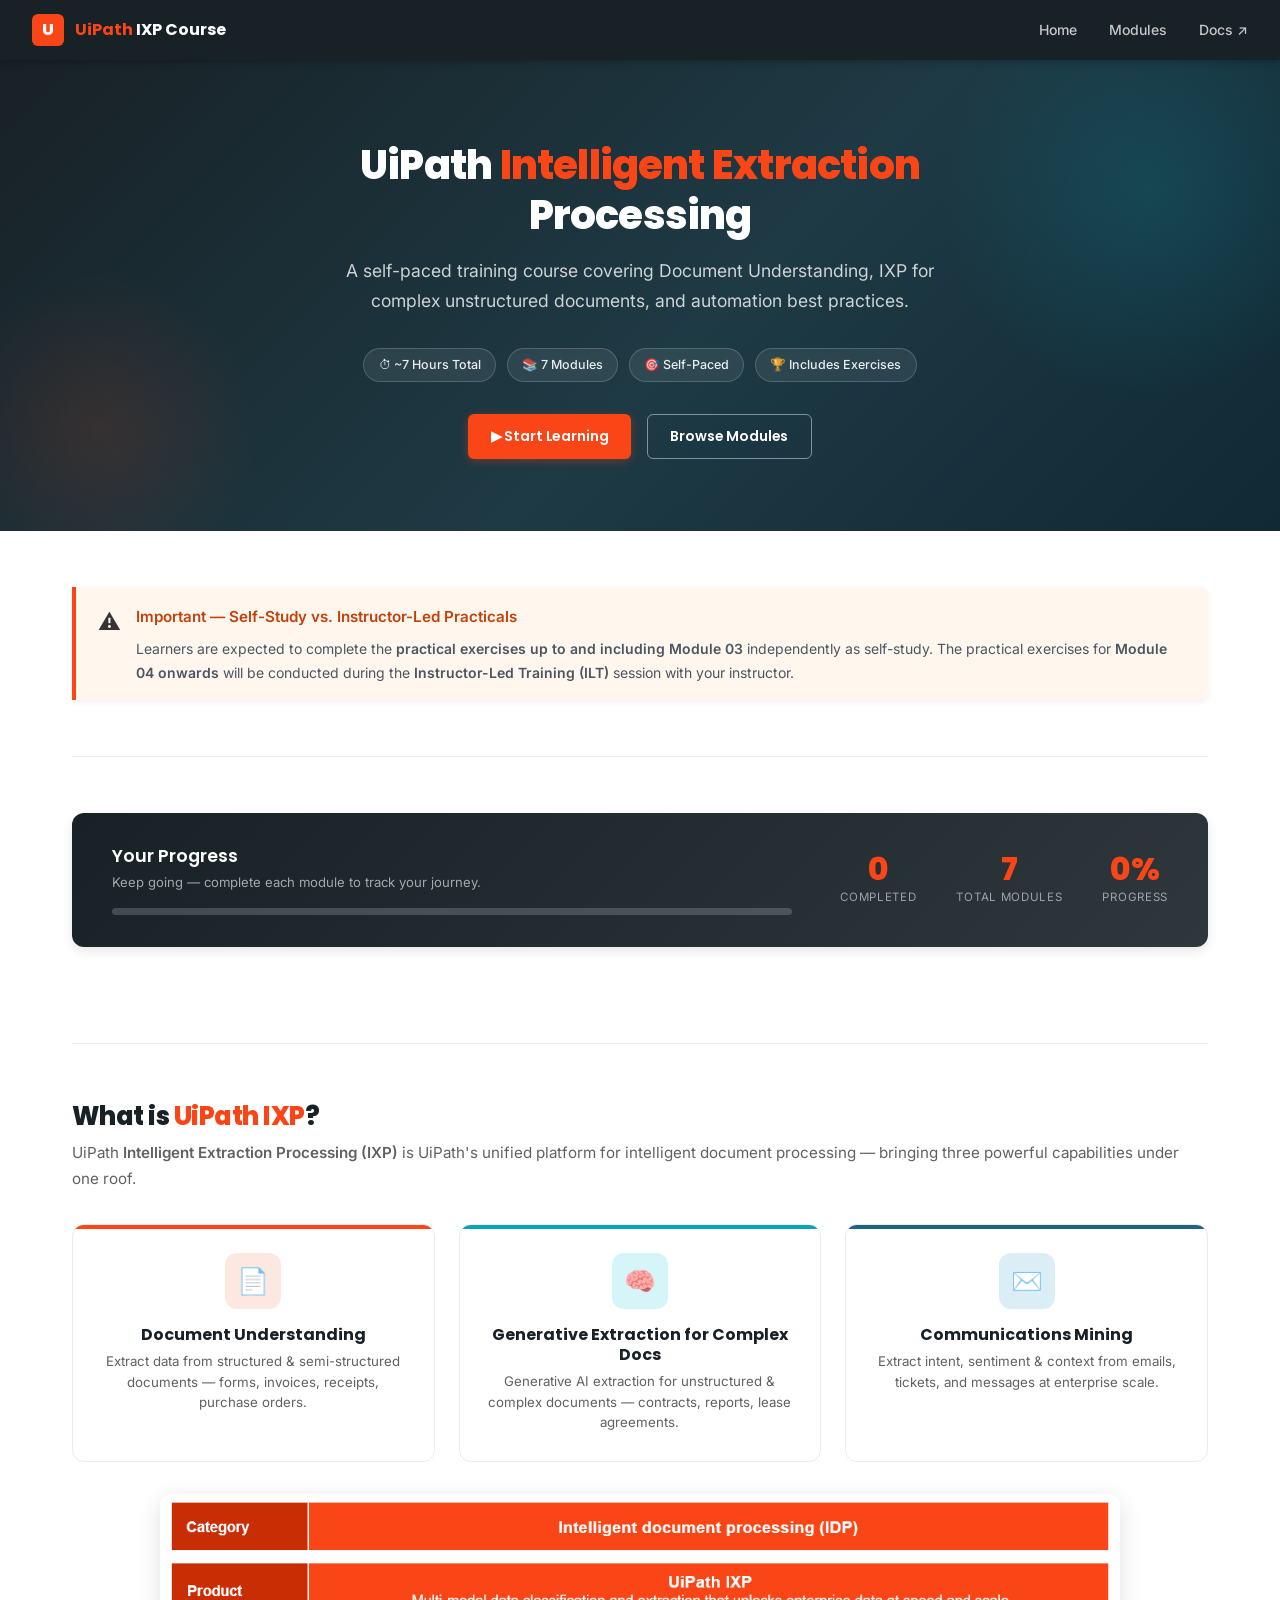
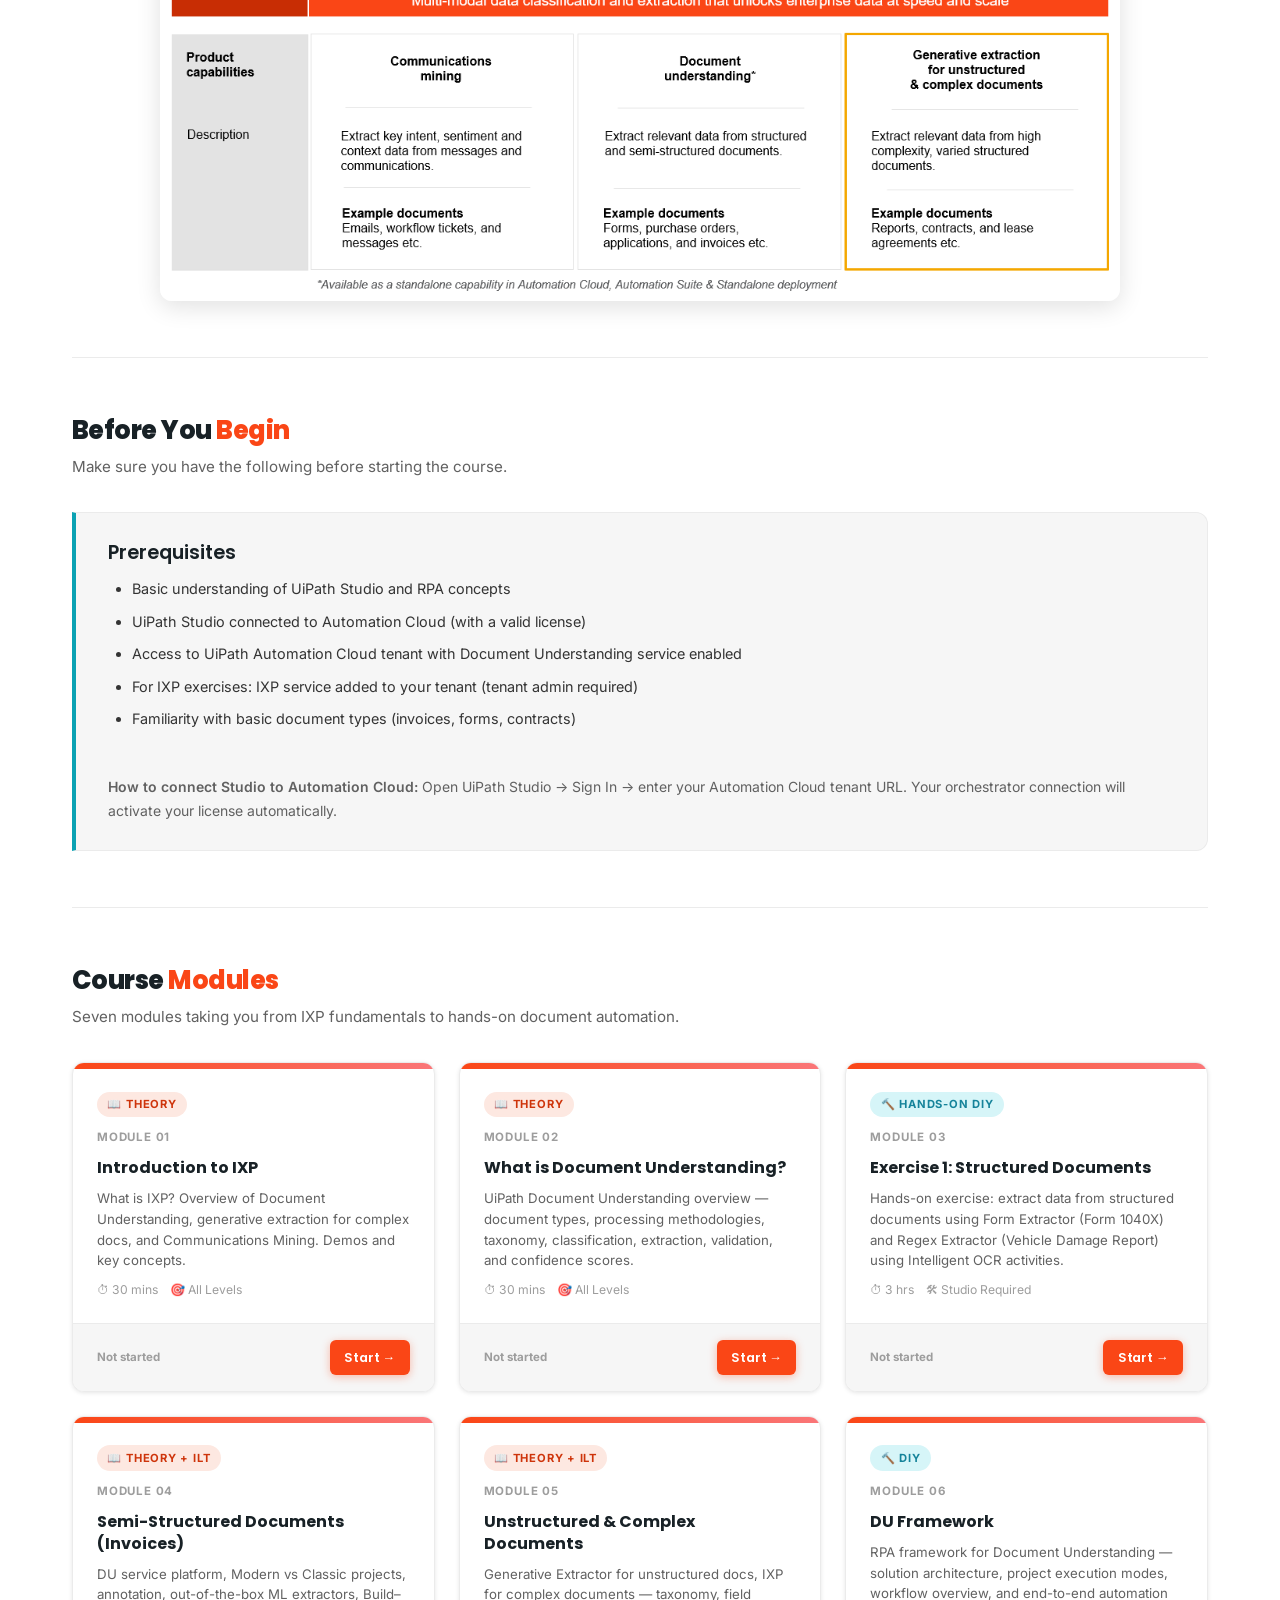
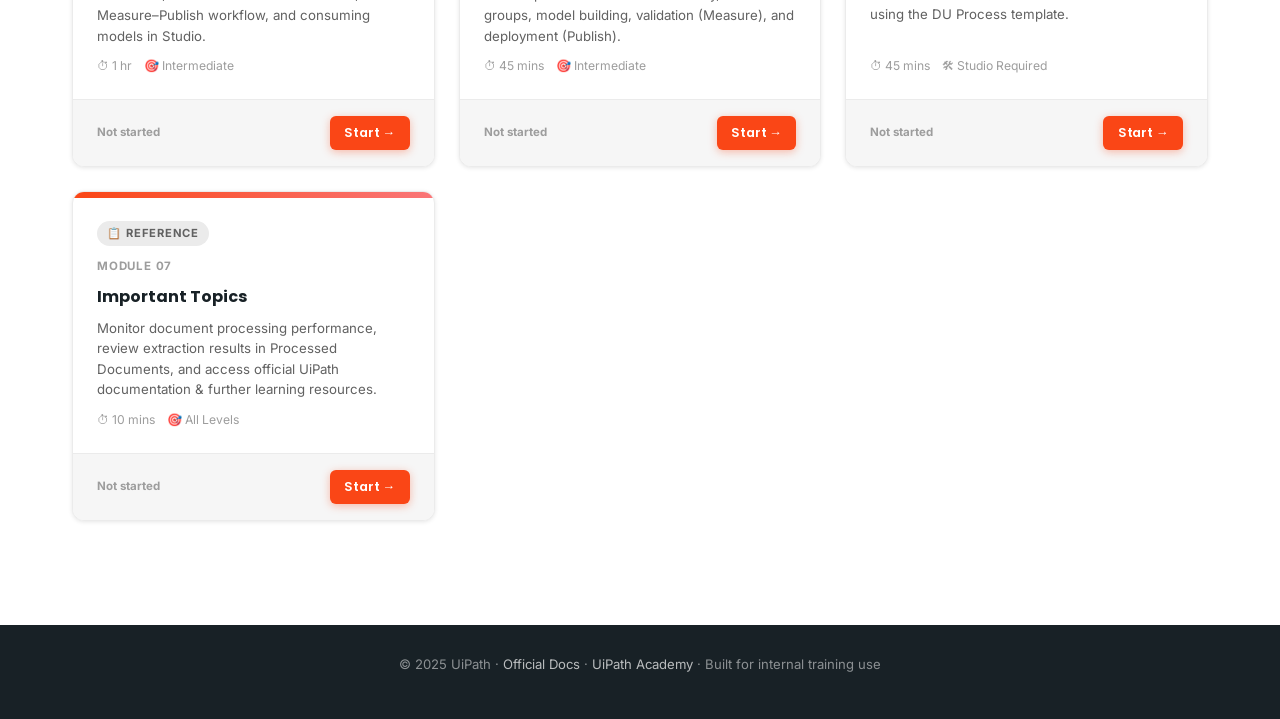
==== commit 9b7ed1ad: "Add practical pages, download buttons, comparison table, ILT notes, and UI improvements - Split modu" ====
--- a/index.html
+++ b/index.html
@@ -25,7 +25,7 @@
   <h1>UiPath <span>Intelligent Extraction</span><br/>Processing</h1>
   <p>A self-paced training course covering Document Understanding, IXP for complex unstructured documents, and automation best practices.</p>
   <div class="hero-badges" aria-label="Course details">
-    <span class="badge">⏱ ~9 Hours Total</span>
+    <span class="badge">⏱ ~7 Hours Total</span>
     <span class="badge">📚 7 Modules</span>
     <span class="badge">🎯 Self-Paced</span>
     <span class="badge">🏆 Includes Exercises</span>
@@ -38,6 +38,17 @@
 
 <main class="container">
 
+  <!-- ILT Note -->
+  <section class="section" aria-label="Training note">
+    <div style="background:#FFF7ED;border-left:4px solid #FA4616;border-radius:0 8px 8px 0;padding:1rem 1.4rem;display:flex;align-items:flex-start;gap:.9rem;box-shadow:0 2px 6px rgba(0,0,0,.06);">
+      <span style="font-size:1.4rem;flex-shrink:0;">⚠️</span>
+      <div>
+        <strong style="color:#c2410c;font-size:.95rem;">Important — Self-Study vs. Instructor-Led Practicals</strong>
+        <p style="margin:.4rem 0 0;font-size:.875rem;color:#4b5563;">Learners are expected to complete the <strong>practical exercises up to and including Module 03</strong> independently as self-study. The practical exercises for <strong>Module 04 onwards</strong> will be conducted during the <strong>Instructor-Led Training (ILT)</strong> session with your instructor.</p>
+      </div>
+    </div>
+  </section>
+
   <!-- Progress Summary -->
   <section class="section" aria-label="Your progress">
     <div class="progress-summary">
@@ -68,7 +79,7 @@
       </div>
       <div class="feature-card feature-card--teal">
         <div class="icon-wrap">🧠</div>
-        <h4>IXP for Complex Docs</h4>
+        <h4>Generative Extraction for Complex Docs</h4>
         <p>Generative AI extraction for unstructured &amp; complex documents — contracts, reports, lease agreements.</p>
       </div>
       <div class="feature-card feature-card--blue">
